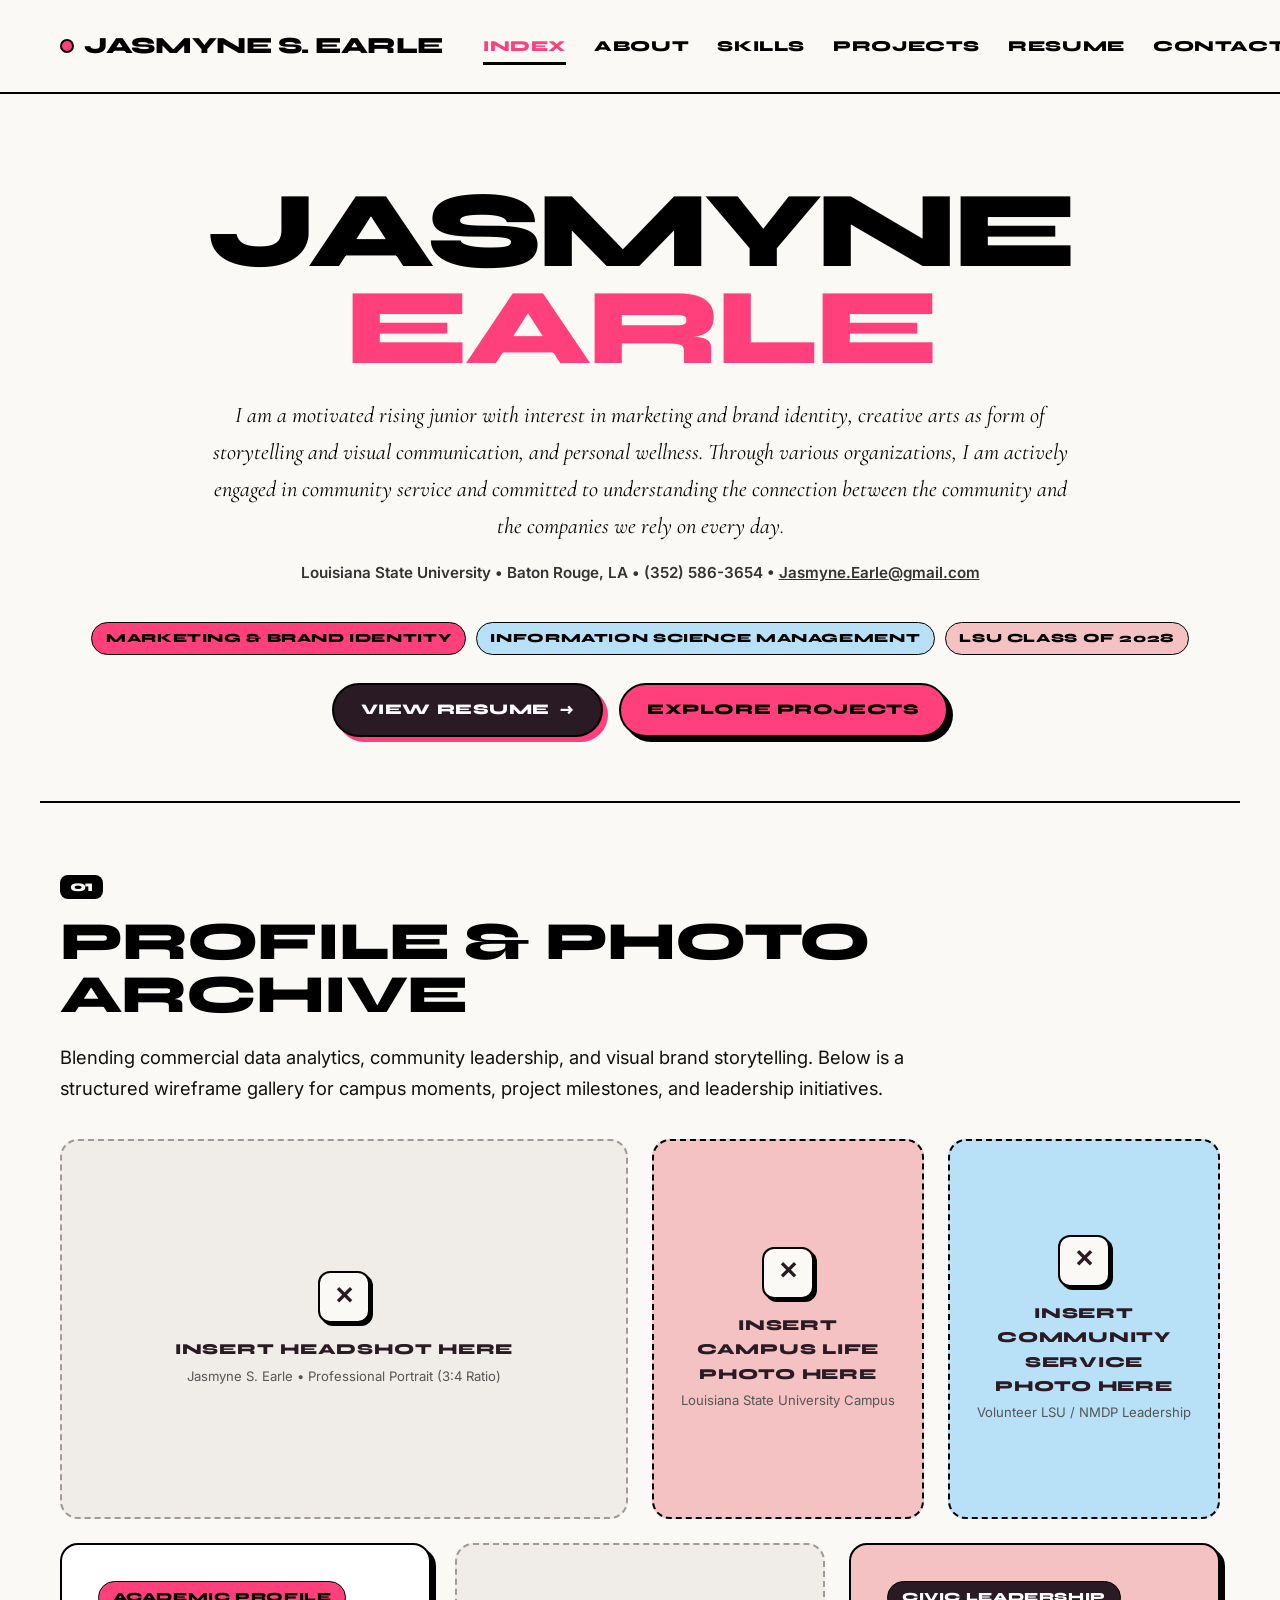
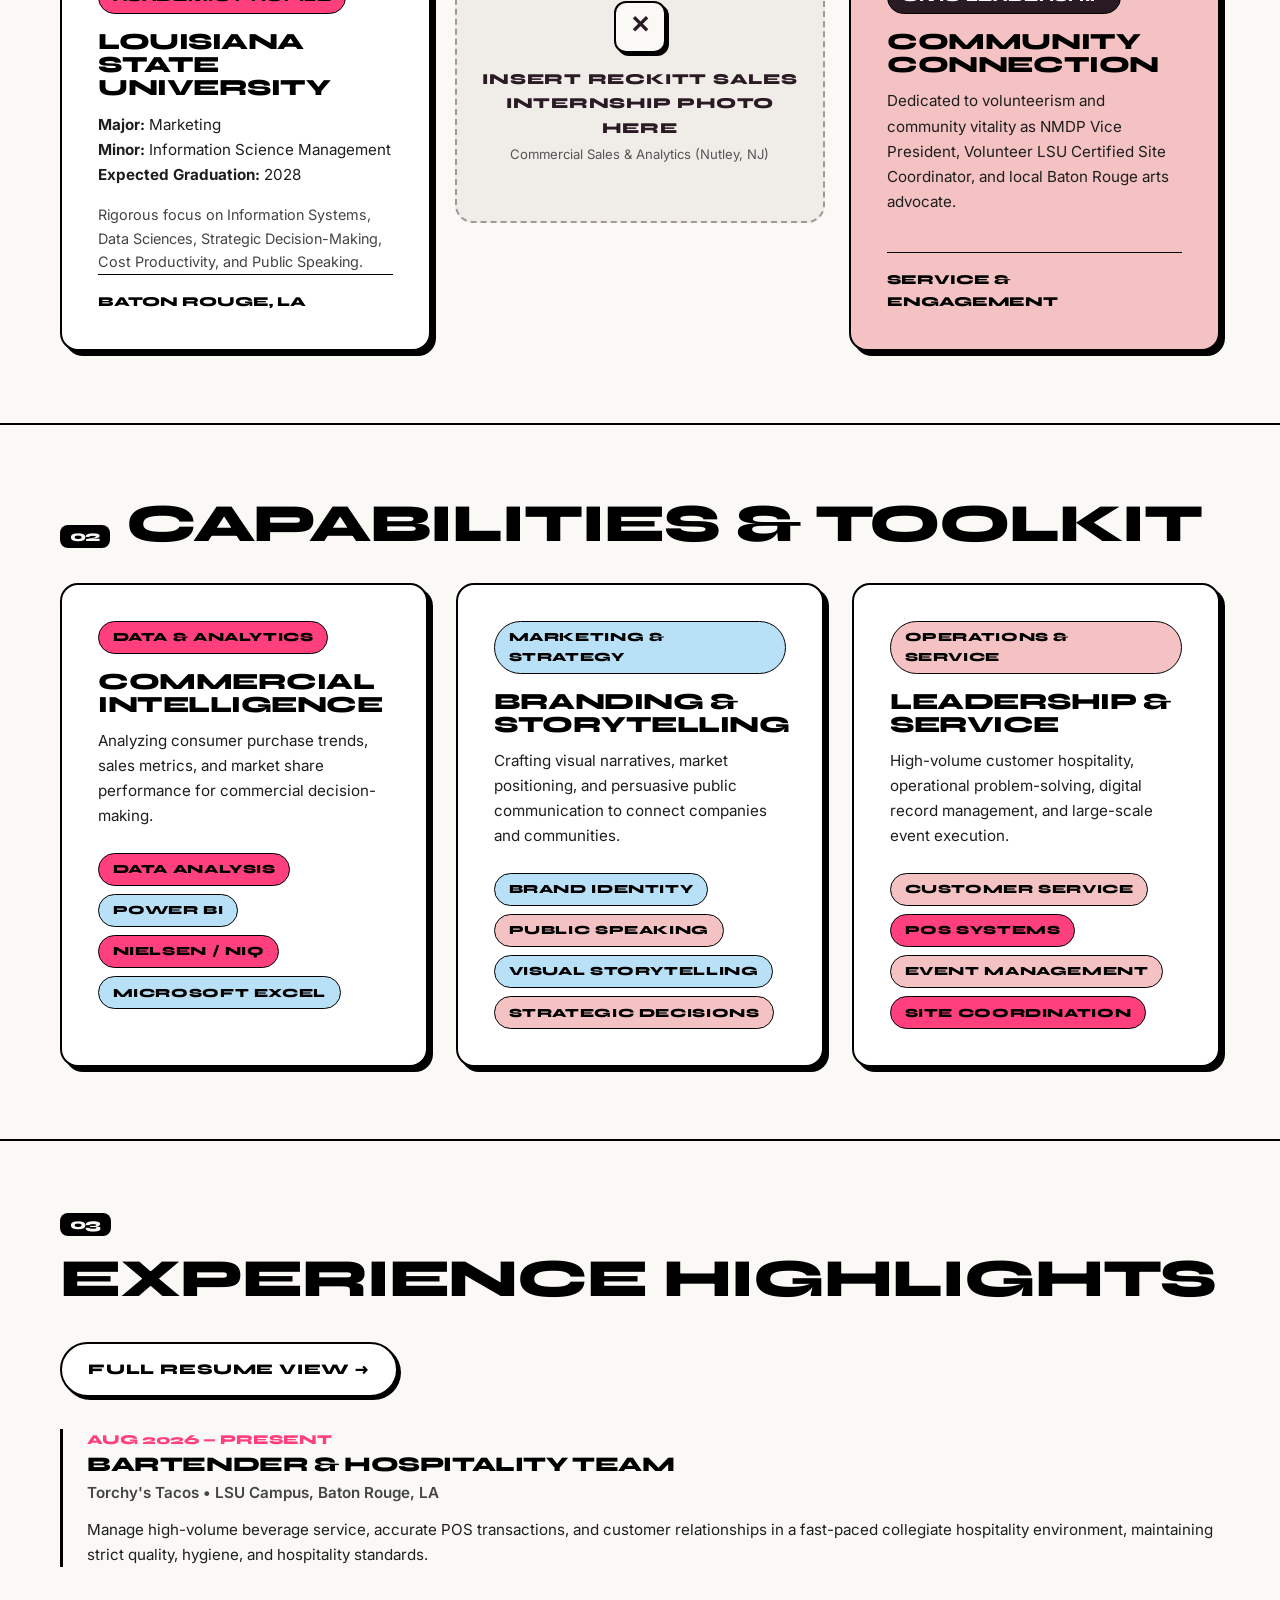
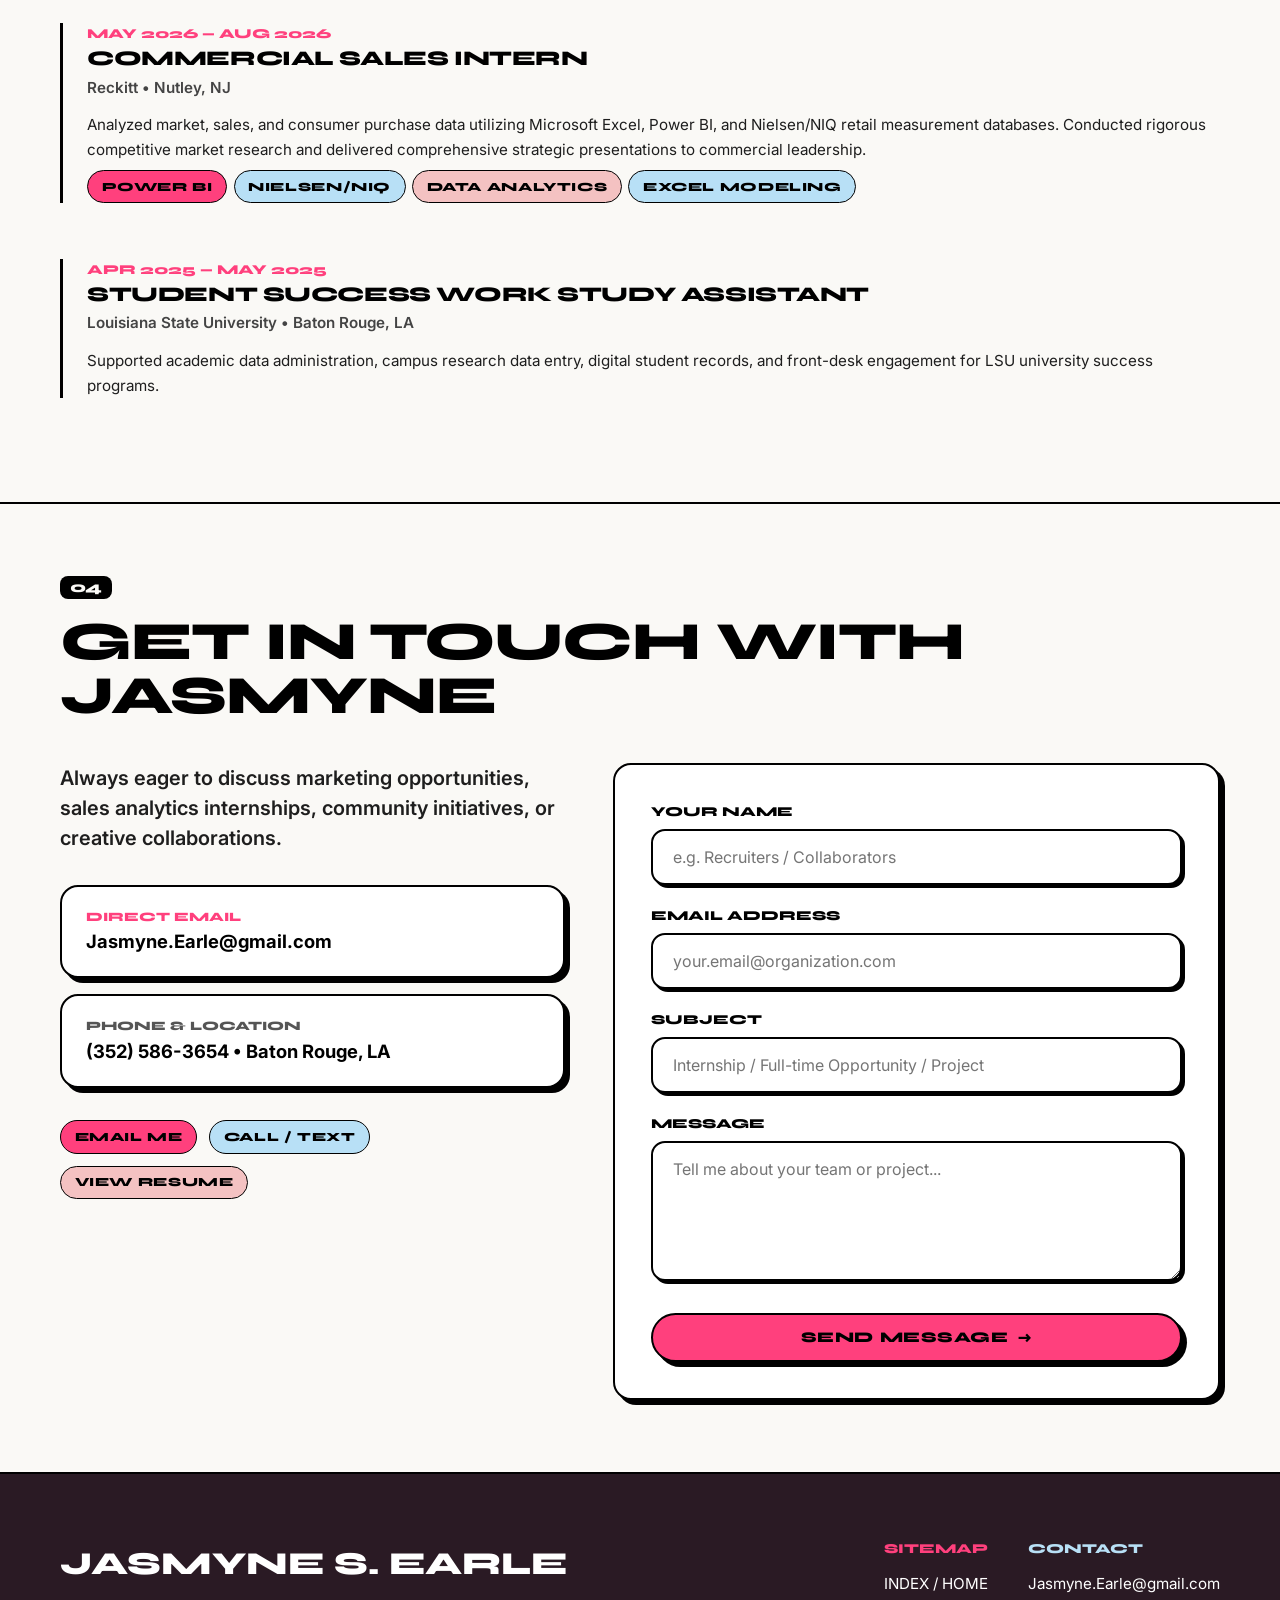
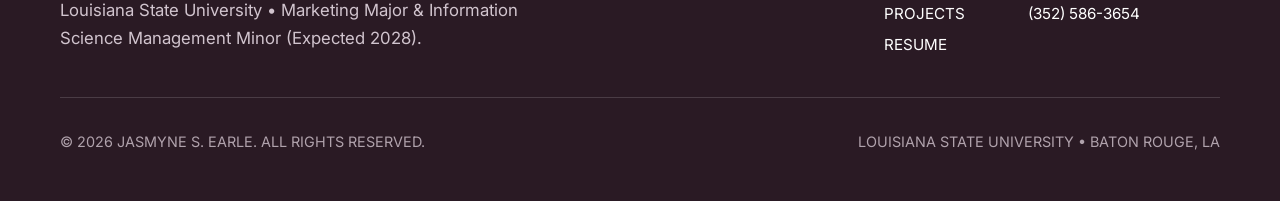
==== index.html @ abe227de "Initial Portfolio Website" ====
<!DOCTYPE html>
<html lang="en">
<head>
  <meta charset="UTF-8">
  <meta name="viewport" content="width=device-width, initial-scale=1.0">
  <meta name="description" content="Jasmyne S. Earle — Marketing & Information Science Management at Louisiana State University. Brand identity, commercial sales analytics, creative storytelling, and community leadership.">
  <meta name="author" content="Jasmyne S. Earle">
  <title>JASMYNE S. EARLE | Marketing & Information Science Management</title>

  <!-- Google Fonts: Syne (800) & Inter -->
  <link rel="preconnect" href="https://fonts.googleapis.com">
  <link rel="preconnect" href="https://fonts.gstatic.com" crossorigin>
  <link href="https://fonts.googleapis.com/css2?family=Inter:wght@400;500;600;700&family=Syne:wght@700;800&display=swap" rel="stylesheet">

  <!-- Shared Editorial Stylesheet -->
  <link rel="stylesheet" href="styles.css">
</head>
<body>

  <!-- =========================================================================
       1. GLOBAL EDITORIAL NAVIGATION (INDEX | ABOUT | SKILLS | PROJECTS | RESUME | CONTACT)
       ========================================================================= -->
  <header class="editorial-header" id="top">
    <div class="editorial-container">
      <nav class="editorial-nav" aria-label="Main Navigation">
        <!-- Editorial Brand -->
        <a href="index.html" class="editorial-brand" aria-label="Jasmyne S. Earle Home">
          <span class="brand-dot" aria-hidden="true"></span>
          <span>JASMYNE S. EARLE</span>
        </a>

        <!-- Navigation Links -->
        <ul class="nav-links-editorial">
          <li><a href="index.html" class="nav-link-item active" id="nav-home">INDEX</a></li>
          <li><a href="#about" class="nav-link-item" id="nav-about">ABOUT</a></li>
          <li><a href="#skills" class="nav-link-item" id="nav-skills">SKILLS</a></li>
          <li><a href="project.html" class="nav-link-item" id="nav-projects">PROJECTS</a></li>
          <li><a href="resume.html" class="nav-link-item" id="nav-resume">RESUME</a></li>
          <li><a href="#contact" class="nav-link-item" id="nav-contact">CONTACT</a></li>
        </ul>

        <!-- Right-Aligned Action Button -->
        <div class="editorial-nav-action">
          <a href="#contact" class="btn-editorial btn-pink" id="nav-cta-btn">LET'S TALK</a>
        </div>
      </nav>
    </div>
  </header>

  <!-- =========================================================================
       MAIN CONTENT CONTAINER
       ========================================================================= -->
  <main id="main-content">

    <!-- =======================================================================
         2. HERO SECTION & TYPOGRAPHY FIX (CENTER-ALIGNED)
         Line 1: "JASMYNE" strictly black (#000000), nowrap, centered
         Line 2: "EARLE" strictly bright pop pink (#FF407D), nowrap, centered
         Fluid typography scaling: clamp(3rem, 10vw, 11rem)
         ======================================================================= -->
    <section class="editorial-section hero hero-section-centered" id="hero" style="padding-top: 4rem; padding-bottom: 4rem; text-align: center;">
      <div class="editorial-container hero-container-centered" style="width: 100%; display: flex; flex-direction: column; align-items: center; justify-content: center; text-align: center;">
        
        <!-- Strict 2-Line Centered Non-Wrapping Title -->
        <h1 class="hero-giant-title" id="main-hero-title" style="text-align: center;">
          <span class="hero-title-line-1" style="text-align: center;">JASMYNE</span>
          <span class="hero-title-line-2" style="text-align: center;">EARLE</span>
        </h1>

        <!-- Center-Aligned Official Bio & Clean Plain Text Contact Row -->
        <div class="hero-bio-centered">
          <p class="hero-bio-text">
            I am a motivated rising junior with interest in marketing and brand identity, creative arts as form of storytelling and visual communication, and personal wellness. Through various organizations, I am actively engaged in community service and committed to understanding the connection between the community and the companies we rely on every day.
          </p>
          <div class="hero-contact-row">
            <span>Louisiana State University • Baton Rouge, LA • (352) 586-3654 • <a href="mailto:Jasmyne.Earle@gmail.com" style="text-decoration: underline;">Jasmyne.Earle@gmail.com</a></span>
          </div>
        </div>

        <!-- Center-Aligned Pill Badge Container -->
        <div class="hero-pills-centered badge-pill-row" style="display: flex; flex-wrap: wrap; justify-content: center; gap: 10px; width: 100%; margin: 0 auto 1.75rem;">
          <span class="tag-pill pill-pink">MARKETING & BRAND IDENTITY</span>
          <span class="tag-pill pill-ice">INFORMATION SCIENCE MANAGEMENT</span>
          <span class="tag-pill pill-dusty">LSU CLASS OF 2028</span>
        </div>

        <!-- Center-Aligned Call-To-Action Button Group Horizontally Below the Pills -->
        <div class="hero-cta-centered" style="display: flex; justify-content: center; align-items: center; gap: 1rem;">
          <a href="resume.html" class="btn-editorial btn-plum" id="hero-cta-resume">
            <span>VIEW RESUME</span>
            <span aria-hidden="true">→</span>
          </a>
          <a href="project.html" class="btn-editorial btn-pink" id="hero-cta-work">
            <span>EXPLORE PROJECTS</span>
          </a>
        </div>

      </div>
    </section>

    <!-- =======================================================================
         3. ABOUT ME & MULTI-COLUMN PHOTO ARCHIVE (CSS Wireframe Placeholders)
         ======================================================================= -->
    <section class="editorial-section" id="about" aria-labelledby="about-title">
      <div class="editorial-container">
        
        <h2 class="section-heading-editorial" id="about-title">
          <span class="section-number">01</span>
          <span>PROFILE & PHOTO ARCHIVE</span>
        </h2>
        
        <p style="font-size: 1.15rem; max-width: 860px; margin-bottom: 2.25rem; color: #111111;">
          Blending commercial data analytics, community leadership, and visual brand storytelling. Below is a structured wireframe gallery for campus moments, project milestones, and leadership initiatives.
        </p>

        <!-- Multi-Column Editorial Photo Grid with Wireframe Placeholders -->
        <div class="photo-grid-editorial">
          
          <!-- Large Feature Block (6 col) -->
          <div class="grid-item-large">
            <div class="wireframe-placeholder" style="min-height: 380px;">
              <div class="wireframe-icon-box">✕</div>
              <div class="wireframe-label">Insert Headshot Here</div>
              <div class="wireframe-sublabel">Jasmyne S. Earle • Professional Portrait (3:4 Ratio)</div>
            </div>
          </div>

          <!-- Medium Feature Block 1 (3 col) -->
          <div class="grid-item-medium">
            <div class="wireframe-placeholder" style="min-height: 380px; background-color: var(--accent-dusty); border-color: #000000;">
              <div class="wireframe-icon-box">✕</div>
              <div class="wireframe-label">Insert Campus Life Photo Here</div>
              <div class="wireframe-sublabel">Louisiana State University Campus</div>
            </div>
          </div>

          <!-- Medium Feature Block 2 (3 col) -->
          <div class="grid-item-medium">
            <div class="wireframe-placeholder" style="min-height: 380px; background-color: var(--accent-ice); border-color: #000000;">
              <div class="wireframe-icon-box">✕</div>
              <div class="wireframe-label">Insert Community Service Photo Here</div>
              <div class="wireframe-sublabel">Volunteer LSU / NMDP Leadership</div>
            </div>
          </div>

          <!-- Secondary Row (4 col each) -->
          <div class="grid-item-tall">
            <div class="card-white-editorial" style="height: 100%; display: flex; flex-direction: column; justify-content: space-between;">
              <div>
                <span class="tag-pill pill-pink" style="margin-bottom: 1rem;">ACADEMIC PROFILE</span>
                <h3 style="font-size: 1.45rem; margin-bottom: 0.75rem;">LOUISIANA STATE UNIVERSITY</h3>
                <p style="font-size: 0.95rem; margin-bottom: 1rem;">
                  <strong>Major:</strong> Marketing<br>
                  <strong>Minor:</strong> Information Science Management<br>
                  <strong>Expected Graduation:</strong> 2028
                </p>
                <p style="font-size: 0.9rem; color: #444444;">
                  Rigorous focus on Information Systems, Data Sciences, Strategic Decision-Making, Cost Productivity, and Public Speaking.
                </p>
              </div>
              <div style="font-family: var(--font-display); font-weight: 800; font-size: 0.85rem; padding-top: 1rem; border-top: 1px solid #000000;">
                BATON ROUGE, LA
              </div>
            </div>
          </div>

          <div class="grid-item-tall">
            <div class="wireframe-placeholder" style="min-height: 280px;">
              <div class="wireframe-icon-box">✕</div>
              <div class="wireframe-label">Insert Reckitt Sales Internship Photo Here</div>
              <div class="wireframe-sublabel">Commercial Sales & Analytics (Nutley, NJ)</div>
            </div>
          </div>

          <div class="grid-item-tall">
            <div class="card-dusty-pink" style="height: 100%; display: flex; flex-direction: column; justify-content: space-between;">
              <div>
                <span class="tag-pill pill-plum" style="margin-bottom: 1rem;">CIVIC LEADERSHIP</span>
                <h3 style="font-size: 1.45rem; margin-bottom: 0.75rem;">COMMUNITY CONNECTION</h3>
                <p style="font-size: 0.95rem;">
                  Dedicated to volunteerism and community vitality as NMDP Vice President, Volunteer LSU Certified Site Coordinator, and local Baton Rouge arts advocate.
                </p>
              </div>
              <div style="font-family: var(--font-display); font-weight: 800; font-size: 0.85rem; padding-top: 1rem; border-top: 1px solid #000000;">
                SERVICE & ENGAGEMENT
              </div>
            </div>
          </div>

        </div>

      </div>
    </section>

    <!-- =======================================================================
         4. CORE SKILLS & CAPABILITIES SECTION (Pill Tags)
         ======================================================================= -->
    <section class="editorial-section" id="skills" aria-labelledby="skills-title">
      <div class="editorial-container">
        
        <h2 class="section-heading-editorial" id="skills-title">
          <span class="section-number">02</span>
          <span>CAPABILITIES & TOOLKIT</span>
        </h2>

        <div style="display: grid; grid-template-columns: repeat(auto-fit, minmax(280px, 1fr)); gap: 1.75rem; margin-top: 2rem;">
          
          <!-- Skill Card 1: Data Analytics & Commercial Insights -->
          <div class="card-white-editorial">
            <span class="tag-pill pill-pink" style="margin-bottom: 1rem;">DATA & ANALYTICS</span>
            <h3 style="font-size: 1.45rem; margin-bottom: 0.75rem;">COMMERCIAL INTELLIGENCE</h3>
            <p style="font-size: 0.95rem; margin-bottom: 1.5rem;">
              Analyzing consumer purchase trends, sales metrics, and market share performance for commercial decision-making.
            </p>
            <div style="display: flex; flex-wrap: wrap; gap: 0.5rem;">
              <span class="tag-pill pill-pink">Data Analysis</span>
              <span class="tag-pill pill-ice">Power BI</span>
              <span class="tag-pill pill-pink">Nielsen / NIQ</span>
              <span class="tag-pill pill-ice">Microsoft Excel</span>
            </div>
          </div>

          <!-- Skill Card 2: Marketing & Strategic Communication -->
          <div class="card-white-editorial">
            <span class="tag-pill pill-ice" style="margin-bottom: 1rem;">MARKETING & STRATEGY</span>
            <h3 style="font-size: 1.45rem; margin-bottom: 0.75rem;">BRANDING & STORYTELLING</h3>
            <p style="font-size: 0.95rem; margin-bottom: 1.5rem;">
              Crafting visual narratives, market positioning, and persuasive public communication to connect companies and communities.
            </p>
            <div style="display: flex; flex-wrap: wrap; gap: 0.5rem;">
              <span class="tag-pill pill-ice">Brand Identity</span>
              <span class="tag-pill pill-dusty">Public Speaking</span>
              <span class="tag-pill pill-ice">Visual Storytelling</span>
              <span class="tag-pill pill-dusty">Strategic Decisions</span>
            </div>
          </div>

          <!-- Skill Card 3: Operations & Community Leadership -->
          <div class="card-white-editorial">
            <span class="tag-pill pill-dusty" style="margin-bottom: 1rem;">OPERATIONS & SERVICE</span>
            <h3 style="font-size: 1.45rem; margin-bottom: 0.75rem;">LEADERSHIP & SERVICE</h3>
            <p style="font-size: 0.95rem; margin-bottom: 1.5rem;">
              High-volume customer hospitality, operational problem-solving, digital record management, and large-scale event execution.
            </p>
            <div style="display: flex; flex-wrap: wrap; gap: 0.5rem;">
              <span class="tag-pill pill-dusty">Customer Service</span>
              <span class="tag-pill pill-pink">POS Systems</span>
              <span class="tag-pill pill-dusty">Event Management</span>
              <span class="tag-pill pill-pink">Site Coordination</span>
            </div>
          </div>

        </div>

      </div>
    </section>

    <!-- =======================================================================
         5. WORK EXPERIENCE HIGHLIGHTS
         ======================================================================= -->
    <section class="editorial-section" id="experience" aria-labelledby="experience-title">
      <div class="editorial-container">
        
        <div style="display: flex; justify-content: space-between; align-items: baseline; flex-wrap: wrap; gap: 1rem; margin-bottom: 2rem;">
          <h2 class="section-heading-editorial" id="experience-title">
            <span class="section-number">03</span>
            <span>EXPERIENCE HIGHLIGHTS</span>
          </h2>
          <a href="resume.html" class="btn-editorial btn-outline">
            <span>FULL RESUME VIEW →</span>
          </a>
        </div>

        <div style="display: flex; flex-direction: column; gap: 1.5rem;">
          
          <!-- Experience Item 1: Torchy's Tacos (Most Recent) -->
          <div class="resume-entry">
            <div class="resume-entry-date">AUG 2026 — PRESENT</div>
            <h3 class="resume-entry-title">BARTENDER &amp; HOSPITALITY TEAM</h3>
            <div class="resume-entry-org">Torchy's Tacos • LSU Campus, Baton Rouge, LA</div>
            <p style="font-size: 0.95rem;">
              Manage high-volume beverage service, accurate POS transactions, and customer relationships in a fast-paced collegiate hospitality environment, maintaining strict quality, hygiene, and hospitality standards.
            </p>
          </div>

          <!-- Experience Item 2: Reckitt -->
          <div class="resume-entry">
            <div class="resume-entry-date">MAY 2026 — AUG 2026</div>
            <h3 class="resume-entry-title">COMMERCIAL SALES INTERN</h3>
            <div class="resume-entry-org">Reckitt • Nutley, NJ</div>
            <p style="font-size: 0.95rem; margin-bottom: 0.5rem;">
              Analyzed market, sales, and consumer purchase data utilizing Microsoft Excel, Power BI, and Nielsen/NIQ retail measurement databases. Conducted rigorous competitive market research and delivered comprehensive strategic presentations to commercial leadership.
            </p>
            <div style="display: flex; gap: 0.4rem; flex-wrap: wrap; margin-top: 0.5rem;">
              <span class="tag-pill pill-pink">Power BI</span>
              <span class="tag-pill pill-ice">Nielsen/NIQ</span>
              <span class="tag-pill pill-dusty">Data Analytics</span>
              <span class="tag-pill pill-ice">Excel Modeling</span>
            </div>
          </div>

          <!-- Experience Item 3: LSU Student Success -->
          <div class="resume-entry">
            <div class="resume-entry-date">APR 2025 — MAY 2025</div>
            <h3 class="resume-entry-title">STUDENT SUCCESS WORK STUDY ASSISTANT</h3>
            <div class="resume-entry-org">Louisiana State University • Baton Rouge, LA</div>
            <p style="font-size: 0.95rem;">
              Supported academic data administration, campus research data entry, digital student records, and front-desk engagement for LSU university success programs.
            </p>
          </div>

        </div>

      </div>
    </section>

    <!-- =======================================================================
         6. CONTACT SECTION
         ======================================================================= -->
    <section class="editorial-section" id="contact" style="border-bottom: none;" aria-labelledby="contact-title">
      <div class="editorial-container">
        
        <h2 class="section-heading-editorial" id="contact-title">
          <span class="section-number">04</span>
          <span>GET IN TOUCH WITH JASMYNE</span>
        </h2>

        <div class="contact-editorial-grid">
          
          <div>
            <p style="font-size: 1.25rem; font-weight: 600; line-height: 1.5; margin-bottom: 2rem;">
              Always eager to discuss marketing opportunities, sales analytics internships, community initiatives, or creative collaborations.
            </p>

            <div style="display: flex; flex-direction: column; gap: 1rem; margin-bottom: 2rem;">
              <div class="card-white-editorial" style="padding: 1.25rem 1.5rem;">
                <div style="font-family: var(--font-display); font-weight: 800; font-size: 0.8rem; color: var(--accent-pink);">DIRECT EMAIL</div>
                <a href="mailto:Jasmyne.Earle@gmail.com" style="font-size: 1.15rem; font-weight: 700;">Jasmyne.Earle@gmail.com</a>
              </div>

              <div class="card-white-editorial" style="padding: 1.25rem 1.5rem;">
                <div style="font-family: var(--font-display); font-weight: 800; font-size: 0.8rem; color: #555555;">PHONE & LOCATION</div>
                <div style="font-size: 1.15rem; font-weight: 700;">(352) 586-3654 • Baton Rouge, LA</div>
              </div>
            </div>

            <div style="display: flex; gap: 0.75rem; flex-wrap: wrap;">
              <a href="mailto:Jasmyne.Earle@gmail.com" class="tag-pill pill-pink">EMAIL ME</a>
              <a href="tel:3525863654" class="tag-pill pill-ice">CALL / TEXT</a>
              <a href="resume.html" class="tag-pill pill-dusty">VIEW RESUME</a>
            </div>
          </div>

          <!-- Contact Form -->
          <div class="card-white-editorial">
            <form action="#" method="POST" onsubmit="event.preventDefault(); alert('Thank you, Jasmyne will receive your inquiry shortly.');">
              <div style="margin-bottom: 1.25rem;">
                <label for="name" style="display: block; font-family: var(--font-display); font-weight: 800; font-size: 0.85rem; margin-bottom: 0.4rem;">YOUR NAME</label>
                <input type="text" id="name" name="name" class="editorial-input" placeholder="e.g. Recruiters / Collaborators" required>
              </div>

              <div style="margin-bottom: 1.25rem;">
                <label for="email" style="display: block; font-family: var(--font-display); font-weight: 800; font-size: 0.85rem; margin-bottom: 0.4rem;">EMAIL ADDRESS</label>
                <input type="email" id="email" name="email" class="editorial-input" placeholder="your.email@organization.com" required>
              </div>

              <div style="margin-bottom: 1.25rem;">
                <label for="subject" style="display: block; font-family: var(--font-display); font-weight: 800; font-size: 0.85rem; margin-bottom: 0.4rem;">SUBJECT</label>
                <input type="text" id="subject" name="subject" class="editorial-input" placeholder="Internship / Full-time Opportunity / Project" required>
              </div>

              <div style="margin-bottom: 1.5rem;">
                <label for="message" style="display: block; font-family: var(--font-display); font-weight: 800; font-size: 0.85rem; margin-bottom: 0.4rem;">MESSAGE</label>
                <textarea id="message" name="message" class="editorial-textarea" placeholder="Tell me about your team or project..." required></textarea>
              </div>

              <button type="submit" class="btn-editorial btn-pink" style="width: 100%;">
                <span>SEND MESSAGE</span>
                <span aria-hidden="true">→</span>
              </button>
            </form>
          </div>

        </div>

      </div>
    </section>

  </main>

  <!-- =========================================================================
       7. EDITORIAL FOOTER
       ========================================================================= -->
  <footer class="editorial-footer">
    <div class="editorial-container">
      
      <div class="footer-top-row">
        <div>
          <div style="font-family: var(--font-display); font-weight: 800; font-size: 2rem; color: #FFFFFF; margin-bottom: 0.5rem;">
            JASMYNE S. EARLE
          </div>
          <p style="color: #D1C4CE; max-width: 480px;">
            Louisiana State University • Marketing Major & Information Science Management Minor (Expected 2028).
          </p>
        </div>

        <div style="display: flex; gap: 2.5rem; flex-wrap: wrap;">
          <div>
            <div style="font-family: var(--font-display); font-weight: 800; font-size: 0.85rem; color: var(--accent-pink); margin-bottom: 0.75rem;">SITEMAP</div>
            <ul style="display: flex; flex-direction: column; gap: 0.4rem; font-size: 0.95rem;">
              <li><a href="index.html" style="color: #FFFFFF;">INDEX / HOME</a></li>
              <li><a href="project.html" style="color: #FFFFFF;">PROJECTS</a></li>
              <li><a href="resume.html" style="color: #FFFFFF;">RESUME</a></li>
            </ul>
          </div>
          <div>
            <div style="font-family: var(--font-display); font-weight: 800; font-size: 0.85rem; color: var(--accent-ice); margin-bottom: 0.75rem;">CONTACT</div>
            <ul style="display: flex; flex-direction: column; gap: 0.4rem; font-size: 0.95rem;">
              <li><a href="mailto:Jasmyne.Earle@gmail.com" style="color: #FFFFFF;">Jasmyne.Earle@gmail.com</a></li>
              <li><a href="tel:3525863654" style="color: #FFFFFF;">(352) 586-3654</a></li>
            </ul>
          </div>
        </div>
      </div>

      <div class="footer-bottom-row">
        <div>© 2026 JASMYNE S. EARLE. ALL RIGHTS RESERVED.</div>
        <div>LOUISIANA STATE UNIVERSITY • BATON ROUGE, LA</div>
      </div>

    </div>
  </footer>

</body>
</html>
---- styles.css ----
/* ==========================================================================
   SHARED STYLESHEET - ULTRA-BOLD EDITORIAL AESTHETIC
   Client: Jasmyne S. Earle | Marketing & Information Science Management
   Typography: 'Syne' (800 Extra Bold) & 'Inter' (Sans-Serif)
   ========================================================================== */

/* --- 1. GOOGLE FONTS IMPORT --- */
@import url('https://fonts.googleapis.com/css2?family=Inter:wght@400;500;600;700&family=Syne:wght@700;800&display=swap');
@import url('https://fonts.googleapis.com/css2?family=Cormorant+Garamond:ital,wght@1,400;1,600&display=swap');

/* --- 2. CSS CUSTOM PROPERTIES & EXACT PALETTE SPECIFICATION --- */
:root {
  /* Exact User Specification Palette */
  --bg-page: #FAF9F6;              /* Base Background: Warm Cream / Off-White */
  --text-main: #000000;            /* Primary Text: Deep Black */
  --card-dark: #2A1A24;            /* Accent Panels: Dark Plum / Espresso */
  --text-on-dark: #FFFFFF;         /* Crisp White Text for Dark Cards */
  --accent-pink: #FF407D;          /* Pop Accent 1: Bright Pink */
  --accent-dusty: #F4C2C2;         /* Pop Accent 2: Soft Pink / Dusty Rose */
  --accent-ice: #B8E0F6;           /* Pop Accent 3: Ice Blue */

  /* Neutral Surface Tones */
  --surface-card: #FFFFFF;
  --surface-wireframe: #F0EDE8;
  --border-dark: #000000;
  --border-light: rgba(0, 0, 0, 0.12);

  /* Typography */
  --font-display: 'Syne', sans-serif;
  --font-body: 'Inter', -apple-system, BlinkMacSystemFont, 'Segoe UI', Roboto, sans-serif;
  --font-serif: 'Cormorant Garamond', Georgia, serif;

  /* Layout & Geometry */
  --container-width: 1240px;
  --radius-sm: 8px;
  --radius-md: 14px;
  --radius-lg: 18px;               /* Exact 18px for wireframes & cards */
  --radius-pill: 999px;

  /* Editorial Shadows & Borders */
  --border-editorial: 2px solid #000000;
  --shadow-editorial: 5px 5px 0px #000000;
  --shadow-editorial-sm: 3px 3px 0px #000000;
  --shadow-editorial-pink: 5px 5px 0px #FF407D;
  --transition-fast: 0.18s ease;
}

/* --- 3. RESET & BASE ELEMENTS --- */
*, *::before, *::after {
  box-sizing: border-box;
  margin: 0;
  padding: 0;
}

html, body {
  overflow-x: hidden;
  max-width: 100vw;
  margin: 0;
  padding: 0;
  box-sizing: border-box;
}

html {
  scroll-behavior: smooth;
  font-size: 16px;
  background-color: var(--bg-page);
  color: var(--text-main);
}

body {
  min-height: 100vh;
  font-family: var(--font-body);
  background-color: var(--bg-page);
  color: var(--text-main);
  line-height: 1.6;
  -webkit-font-smoothing: antialiased;
  -moz-osx-font-smoothing: grayscale;
  display: flex;
  flex-direction: column;
}

img, svg {
  max-width: 100%;
  display: block;
}

a {
  color: inherit;
  text-decoration: none;
  transition: all var(--transition-fast);
}

ul, ol {
  list-style: none;
}

button, input, textarea {
  font-family: inherit;
  color: inherit;
}

/* --- 4. HERO TYPOGRAPHY & CENTERING SPECIFICATIONS --- */
.hero-section-centered,
.hero {
  text-align: center;
  width: 100%;
}

.hero-container-centered,
.hero .editorial-container {
  width: 100%;
  display: flex;
  flex-direction: column;
  align-items: center;
  justify-content: center;
  text-align: center;
}

/* Strictly Line 1: JASMYNE (solid black #000000)
   Strictly Line 2: EARLE (bright pop pink #FF407D)
   Apply white-space: nowrap and clamp(2.5rem, 8.5vw, 9rem) with true center alignment */
.hero-giant-title {
  font-family: var(--font-display);
  font-weight: 800;
  font-size: clamp(2.5rem, 8.5vw, 9rem);
  line-height: 0.90;
  letter-spacing: -0.04em;
  text-transform: uppercase;
  margin: 1.5rem auto 1.25rem;
  display: flex;
  flex-direction: column;
  align-items: center;
  justify-content: center;
  text-align: center;
  width: 100%;
}

.hero-title-line-1 {
  color: #000000;
  white-space: nowrap;
  display: block;
  text-align: center;
  width: 100%;
}

.hero-title-line-2 {
  color: #FF407D;
  white-space: nowrap;
  display: block;
  text-align: center;
  width: 100%;
}

/* Center-aligned Hero Bio & Metadata */
.hero-bio-centered {
  max-width: 860px;
  margin: 0 auto 1.75rem;
  text-align: center;
}

.hero-bio-text,
.about-bio {
  font-family: var(--font-serif);
  font-style: italic;
  font-size: clamp(1.1rem, 1.8vw, 1.4rem);
  font-weight: 400;
  line-height: 1.65;
  color: #000000;
  margin-bottom: 1rem;
  text-align: center;
}

.hero-contact-row {
  display: flex;
  justify-content: center;
  align-items: center;
  gap: 1.5rem;
  flex-wrap: wrap;
  font-size: 0.95rem;
  font-weight: 600;
  color: #333333;
  margin-bottom: 0.5rem;
}

/* Center-aligned pill badge container */
.badge-pill-row,
.hero-pills-centered,
.pill-row-centered,
.tag-pill-row {
  display: flex;
  flex-wrap: wrap;
  justify-content: center;
  align-items: center;
  gap: 10px;
  width: 100%;
  margin: 0 auto 1.75rem;
}

/* Center-aligned CTA button group horizontally below the pills */
.hero-cta-centered {
  display: flex;
  justify-content: center;
  align-items: center;
  gap: 1rem;
  flex-wrap: wrap;
  margin: 0 auto;
}

/* General Editorial Titles */
h1, h2, h3, h4, h5, h6,
.display-title,
.editorial-title {
  font-family: var(--font-display);
  font-weight: 800;
  text-transform: uppercase;
  letter-spacing: -0.02em;
  line-height: 1.0;
  color: var(--text-main);
}

p {
  color: #1e1e1e;
  font-size: 1.05rem;
  line-height: 1.65;
}

/* Section Headings */
.section-heading-editorial {
  font-size: clamp(2rem, 4.2vw, 3.5rem);
  margin-bottom: 1.25rem;
  display: flex;
  align-items: baseline;
  gap: 1rem;
  flex-wrap: wrap;
}

.section-number {
  font-size: 0.95rem;
  font-family: var(--font-display);
  background: var(--text-main);
  color: var(--bg-page);
  padding: 0.25rem 0.65rem;
  border-radius: var(--radius-sm);
  vertical-align: middle;
}

/* --- 5. LAYOUT & CONTAINERS (SPECIFICATION REQUIREMENT) --- */
.hero,
.about-section,
.skills-section,
.resume-section,
.project-section,
.editorial-container,
.section-container {
  width: 100%;
  max-width: 1200px;
  margin-left: auto;
  margin-right: auto;
  padding: 0 20px;
  box-sizing: border-box;
}

.editorial-section {
  padding: 4.5rem 0;
  border-bottom: var(--border-editorial);
  width: 100%;
  overflow-x: hidden;
}

/* --- 6. NAVIGATION HEADER (INDEX | ABOUT | SKILLS | PROJECTS | RESUME | CONTACT) --- */
.editorial-header {
  position: sticky;
  top: 0;
  z-index: 200;
  background-color: var(--bg-page);
  border-bottom: var(--border-editorial);
  padding: 1.15rem 0;
}

.editorial-nav {
  display: flex;
  align-items: center;
  justify-content: space-between;
  gap: 1.5rem;
  width: 100%;
}

.editorial-brand {
  font-family: var(--font-display);
  font-weight: 800;
  font-size: 1.45rem;
  text-transform: uppercase;
  letter-spacing: -0.02em;
  display: flex;
  align-items: center;
  gap: 0.65rem;
  flex: 0 0 auto;
}

.brand-dot {
  width: 14px;
  height: 14px;
  background-color: var(--accent-pink);
  border: 2px solid #000000;
  border-radius: 50%;
  display: inline-block;
}

.nav-links-editorial {
  display: flex;
  align-items: center;
  justify-content: center;
  gap: clamp(1rem, 2.2vw, 2.25rem);
  flex: 1 1 auto;
  margin: 0 1rem;
}

.nav-link-item {
  font-family: var(--font-display);
  font-weight: 800;
  font-size: 0.95rem;
  text-transform: uppercase;
  letter-spacing: 0.04em;
  padding: 0.35rem 0;
  position: relative;
  white-space: nowrap;
}

.nav-link-item:hover,
.nav-link-item.active {
  color: var(--accent-pink);
}

.nav-link-item.active::after {
  content: '';
  position: absolute;
  bottom: -4px;
  left: 0;
  width: 100%;
  height: 3px;
  background: #000000;
}

.editorial-nav-action {
  flex: 0 0 auto;
  display: flex;
  justify-content: flex-end;
}

/* --- 7. BUTTONS & ACCENT PILLS --- */
.btn-editorial {
  display: inline-flex;
  align-items: center;
  justify-content: center;
  gap: 0.6rem;
  padding: 0.85rem 1.65rem;
  font-family: var(--font-display);
  font-weight: 800;
  font-size: 0.92rem;
  text-transform: uppercase;
  letter-spacing: 0.04em;
  border: var(--border-editorial);
  border-radius: var(--radius-pill);
  cursor: pointer;
  transition: transform var(--transition-fast), box-shadow var(--transition-fast);
}

/* Bright Pink Primary CTA */
.btn-pink {
  background-color: var(--accent-pink);
  color: #000000;
  box-shadow: var(--shadow-editorial);
}

.btn-pink:hover {
  transform: translate(-2px, -2px);
  box-shadow: 7px 7px 0px #000000;
}

/* Dark Plum Button */
.btn-plum {
  background-color: var(--card-dark);
  color: #FFFFFF;
  box-shadow: var(--shadow-editorial-pink);
}

.btn-plum:hover {
  transform: translate(-2px, -2px);
  box-shadow: 7px 7px 0px #FF407D;
}

/* Cream / Outline Button */
.btn-outline {
  background-color: #FFFFFF;
  color: #000000;
  box-shadow: var(--shadow-editorial-sm);
}

.btn-outline:hover {
  background-color: var(--accent-dusty);
  transform: translate(-2px, -2px);
  box-shadow: 5px 5px 0px #000000;
}

/* Pill Tags */
.tag-pill {
  display: inline-flex;
  align-items: center;
  gap: 0.4rem;
  padding: 0.35rem 0.85rem;
  border-radius: var(--radius-pill);
  font-family: var(--font-display);
  font-weight: 800;
  font-size: 0.78rem;
  text-transform: uppercase;
  letter-spacing: 0.05em;
  border: 1.5px solid #000000;
}

/* Pill Color Variants */
.pill-pink {
  background-color: var(--accent-pink);
  color: #000000;
}

.pill-dusty {
  background-color: var(--accent-dusty);
  color: #000000;
}

.pill-ice {
  background-color: var(--accent-ice);
  color: #000000;
}

.pill-plum {
  background-color: var(--card-dark);
  color: #FFFFFF;
}

/* --- 8. WIREFRAME PLACEHOLDER BLOCKS (SPEC REQ) --- */
/* Rounded corners: 18px, soft pastel/gray background, dashed border, icon/X box, centered labels */
.wireframe-placeholder {
  border-radius: var(--radius-lg); /* 18px */
  background-color: var(--surface-wireframe);
  border: 2px dashed rgba(42, 26, 36, 0.4);
  display: flex;
  flex-direction: column;
  align-items: center;
  justify-content: center;
  padding: 2.25rem 1.5rem;
  text-align: center;
  min-height: 220px;
  position: relative;
  transition: all var(--transition-fast);
  width: 100%;
}

.wireframe-placeholder:hover {
  background-color: #E8E3DC;
  border-color: #000000;
}

.wireframe-icon-box {
  width: 52px;
  height: 52px;
  border-radius: 12px;
  border: 2px solid #000000;
  background: var(--bg-page);
  display: flex;
  align-items: center;
  justify-content: center;
  font-family: var(--font-display);
  font-weight: 800;
  font-size: 1.5rem;
  color: var(--card-dark);
  box-shadow: 3px 3px 0px #000000;
  margin-bottom: 0.9rem;
}

.wireframe-label {
  font-family: var(--font-display);
  font-weight: 800;
  font-size: 0.95rem;
  text-transform: uppercase;
  letter-spacing: 0.05em;
  color: var(--card-dark);
  margin-bottom: 0.25rem;
}

.wireframe-sublabel {
  font-size: 0.82rem;
  color: #555555;
  font-family: var(--font-body);
}

/* --- 9. DARK CONTRAST CARDS (#2A1A24) --- */
.card-plum-dark {
  background-color: var(--card-dark);
  color: var(--text-on-dark);
  border-radius: var(--radius-lg); /* 18px */
  border: var(--border-editorial);
  box-shadow: var(--shadow-editorial-pink);
  padding: 2.75rem;
  position: relative;
  overflow: hidden;
}

.card-plum-dark h2,
.card-plum-dark h3,
.card-plum-dark h4 {
  color: #FFFFFF;
}

.card-plum-dark p {
  color: #E2D7E0;
}

/* Secondary Dusty Pink Cards */
.card-dusty-pink {
  background-color: var(--accent-dusty);
  color: #000000;
  border-radius: var(--radius-lg); /* 18px */
  border: var(--border-editorial);
  box-shadow: var(--shadow-editorial);
  padding: 2.25rem;
}

/* Ice Blue Accent Cards */
.card-ice-blue {
  background-color: var(--accent-ice);
  color: #000000;
  border-radius: var(--radius-lg); /* 18px */
  border: var(--border-editorial);
  box-shadow: var(--shadow-editorial);
  padding: 2.25rem;
}

/* Clean White Editorial Card */
.card-white-editorial {
  background-color: #FFFFFF;
  color: #000000;
  border-radius: var(--radius-lg);
  border: var(--border-editorial);
  box-shadow: var(--shadow-editorial);
  padding: 2.25rem;
}

/* --- 10. MULTI-COLUMN PHOTO GRID (INDEX.HTML) --- */
.photo-grid-editorial {
  display: grid;
  grid-template-columns: repeat(12, 1fr);
  gap: 1.5rem;
  margin-top: 2rem;
}

.photo-grid-editorial .grid-item-large {
  grid-column: span 6;
}

.photo-grid-editorial .grid-item-medium {
  grid-column: span 3;
}

.photo-grid-editorial .grid-item-tall {
  grid-column: span 4;
}

/* --- 11. RESUME SPECIFIC STYLES (RESUME.HTML) --- */
.resume-layout-grid {
  display: grid;
  grid-template-columns: 2fr 1fr;
  gap: 2.5rem;
  margin-top: 2.5rem;
}

.resume-block {
  margin-bottom: 2.75rem;
}

.resume-entry {
  border-left: 3px solid #000000;
  padding-left: 1.5rem;
  margin-bottom: 2rem;
  position: relative;
}

.resume-entry-date {
  font-family: var(--font-display);
  font-weight: 800;
  font-size: 0.85rem;
  text-transform: uppercase;
  color: var(--accent-pink);
  margin-bottom: 0.25rem;
}

.resume-entry-title {
  font-size: 1.3rem;
  margin-bottom: 0.35rem;
}

.resume-entry-org {
  font-weight: 600;
  color: #444444;
  margin-bottom: 0.75rem;
  font-size: 0.95rem;
}

.resume-bullets {
  list-style: square;
  padding-left: 1.25rem;
  color: #222222;
}

.resume-bullets li {
  margin-bottom: 0.4rem;
  font-size: 0.95rem;
}

/* --- 12. PROJECT SHOWCASE SPECIFIC STYLES (PROJECT.HTML) --- */
.project-showcase-grid {
  display: grid;
  grid-template-columns: repeat(auto-fill, minmax(360px, 1fr));
  gap: 2rem;
  margin-top: 2.5rem;
}

.project-detail-card {
  border-radius: var(--radius-lg);
  border: var(--border-editorial);
  background: #FFFFFF;
  box-shadow: var(--shadow-editorial);
  overflow: hidden;
  display: flex;
  flex-direction: column;
  transition: transform var(--transition-fast);
}

.project-detail-card:hover {
  transform: translate(-3px, -3px);
  box-shadow: 8px 8px 0px #000000;
}

.project-card-header {
  padding: 1.5rem 1.75rem 0.5rem;
}

.project-card-body {
  padding: 0 1.75rem 1.75rem;
  display: flex;
  flex-direction: column;
  flex-grow: 1;
}

/* --- 13. CONTACT SECTION & FORMS --- */
.contact-editorial-grid {
  display: grid;
  grid-template-columns: 1fr 1.2fr;
  gap: 3rem;
  margin-top: 2.5rem;
}

.editorial-input,
.editorial-textarea {
  width: 100%;
  padding: 1rem 1.25rem;
  background-color: #FFFFFF;
  border: var(--border-editorial);
  border-radius: var(--radius-md);
  font-family: var(--font-body);
  font-size: 1rem;
  outline: none;
  box-shadow: var(--shadow-editorial-sm);
  transition: all var(--transition-fast);
}

.editorial-input:focus,
.editorial-textarea:focus {
  border-color: var(--accent-pink);
  box-shadow: 5px 5px 0px var(--accent-pink);
}

.editorial-textarea {
  min-height: 140px;
  resize: vertical;
}

/* --- 14. FOOTER --- */
.editorial-footer {
  background-color: var(--card-dark);
  color: var(--text-on-dark);
  border-top: var(--border-editorial);
  padding: 4rem 0 3rem;
  margin-top: auto;
}

.footer-top-row {
  display: flex;
  justify-content: space-between;
  align-items: flex-start;
  flex-wrap: wrap;
  gap: 2rem;
  padding-bottom: 2.5rem;
  border-bottom: 1px solid rgba(255, 255, 255, 0.15);
}

.footer-bottom-row {
  display: flex;
  justify-content: space-between;
  align-items: center;
  flex-wrap: wrap;
  gap: 1rem;
  padding-top: 2rem;
  font-size: 0.9rem;
  color: #B0A2AC;
}

/* --- 15. RESPONSIVE MEDIA QUERIES --- */
@media (max-width: 992px) {
  .resume-layout-grid {
    grid-template-columns: 1fr;
  }

  .contact-editorial-grid {
    grid-template-columns: 1fr;
  }

  .photo-grid-editorial .grid-item-large,
  .photo-grid-editorial .grid-item-tall {
    grid-column: span 6;
  }

  .photo-grid-editorial .grid-item-medium {
    grid-column: span 6;
  }
}

@media (max-width: 768px) {
  .editorial-nav {
    flex-direction: column;
    align-items: center;
    gap: 1rem;
  }

  .nav-links-editorial {
    gap: 1.25rem;
    flex-wrap: wrap;
    justify-content: center;
  }

  .hero-giant-title {
    font-size: clamp(2.5rem, 8.5vw, 9rem);
  }

  .photo-grid-editorial .grid-item-large,
  .photo-grid-editorial .grid-item-medium,
  .photo-grid-editorial .grid-item-tall {
    grid-column: span 12;
  }

  .card-plum-dark {
    padding: 1.75rem;
  }

  .footer-top-row {
    flex-direction: column;
  }
}

/* --- 16. PRINT STYLES FOR RESUME --- */
@media print {
  body {
    background: #FFFFFF !important;
    color: #000000 !important;
  }

  .editorial-header,
  .editorial-footer,
  .btn-editorial {
    display: none !important;
  }

  .editorial-container {
    max-width: 100% !important;
    padding: 0 !important;
  }

  .card-plum-dark,
  .card-dusty-pink,
  .card-ice-blue {
    background: transparent !important;
    color: #000000 !important;
    box-shadow: none !important;
    border: 1px solid #000000 !important;
  }

  .card-plum-dark h2,
  .card-plum-dark h3,
  .card-plum-dark p {
    color: #000000 !important;
  }

  .resume-layout-grid {
    grid-template-columns: 1fr !important;
  }
}
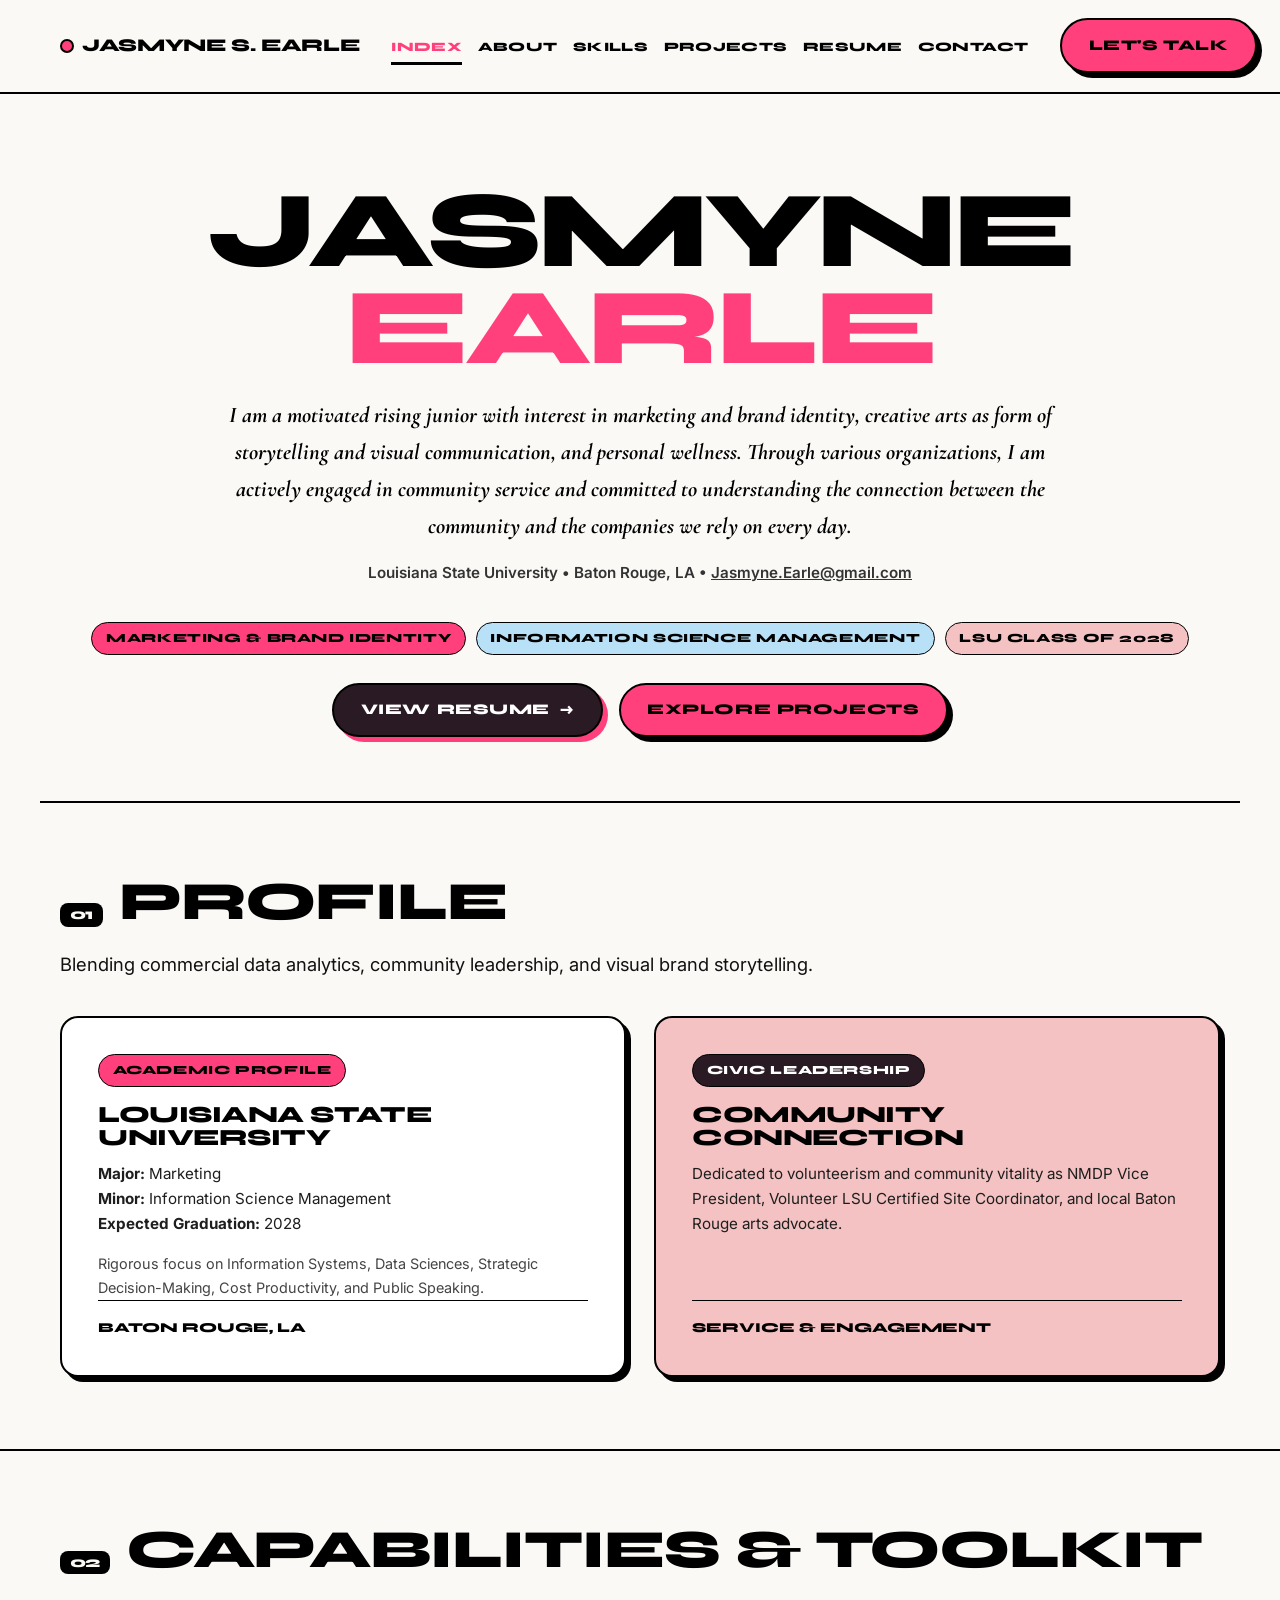
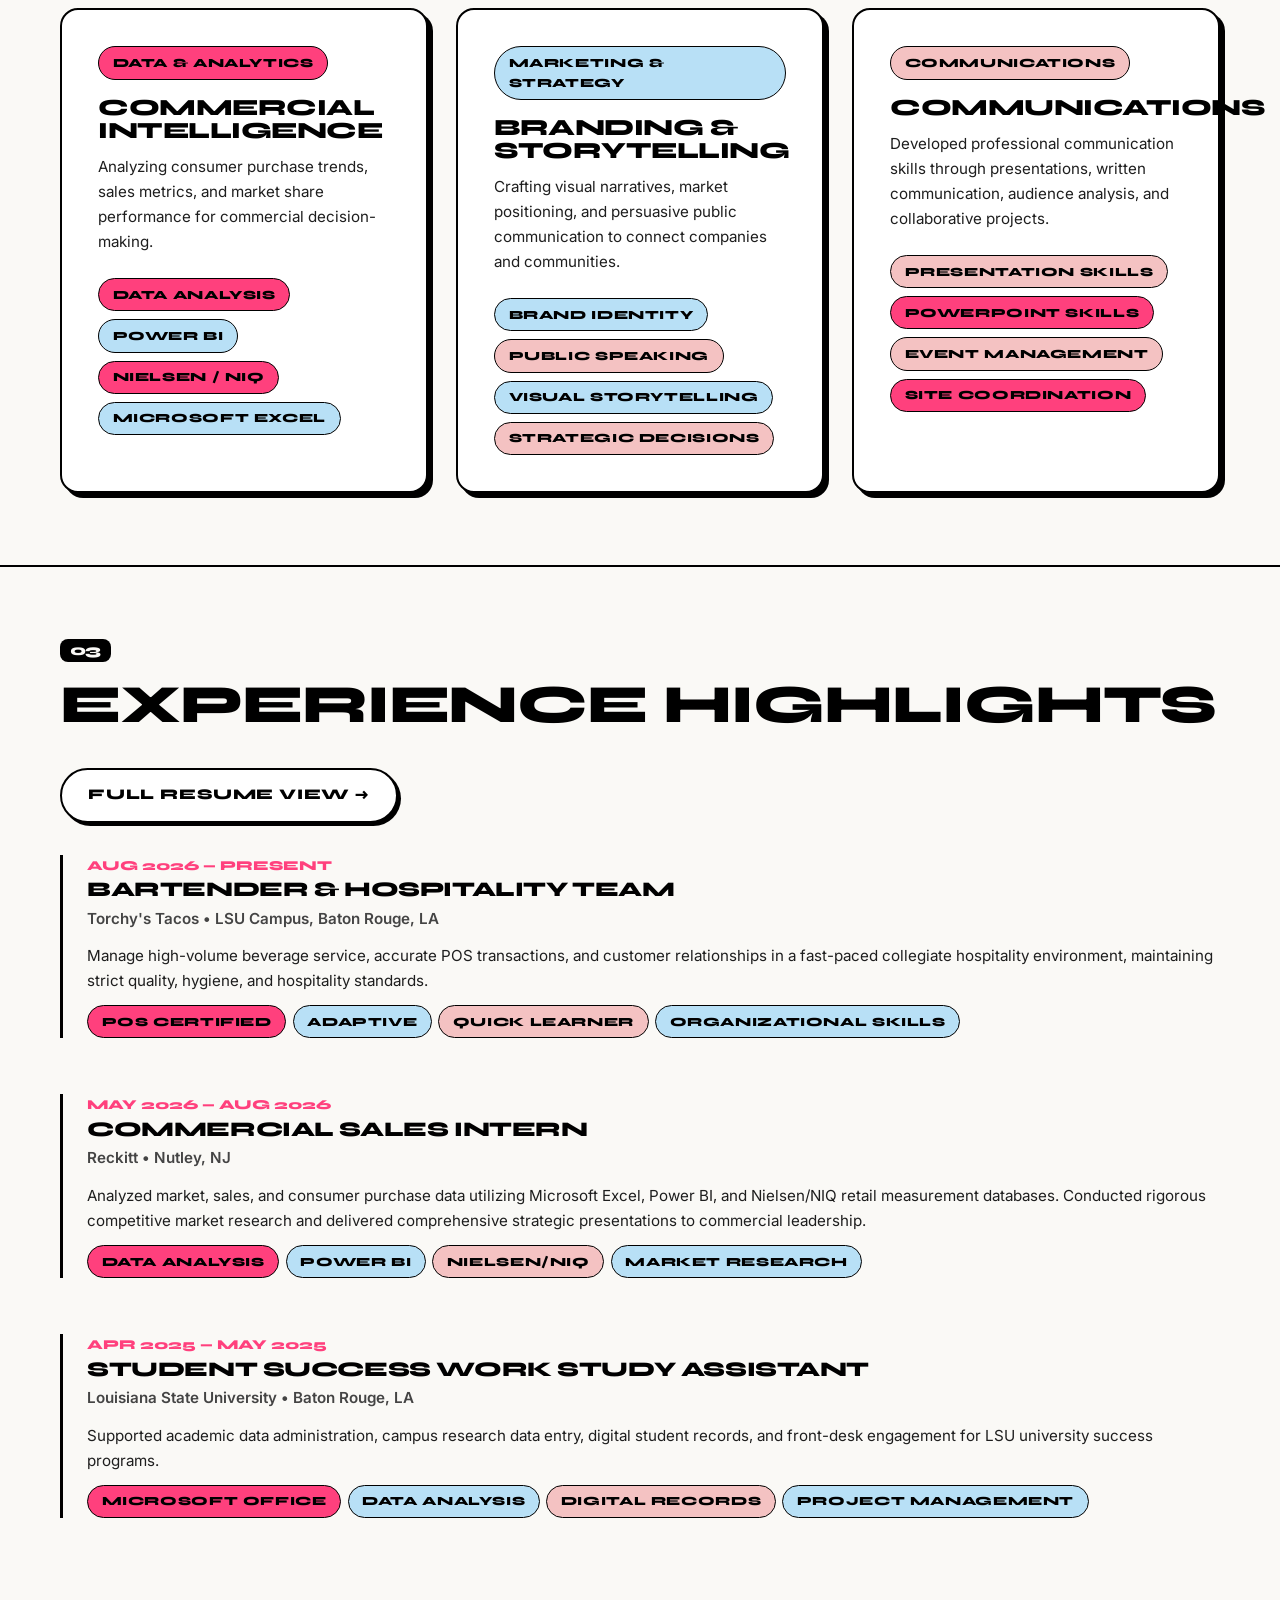
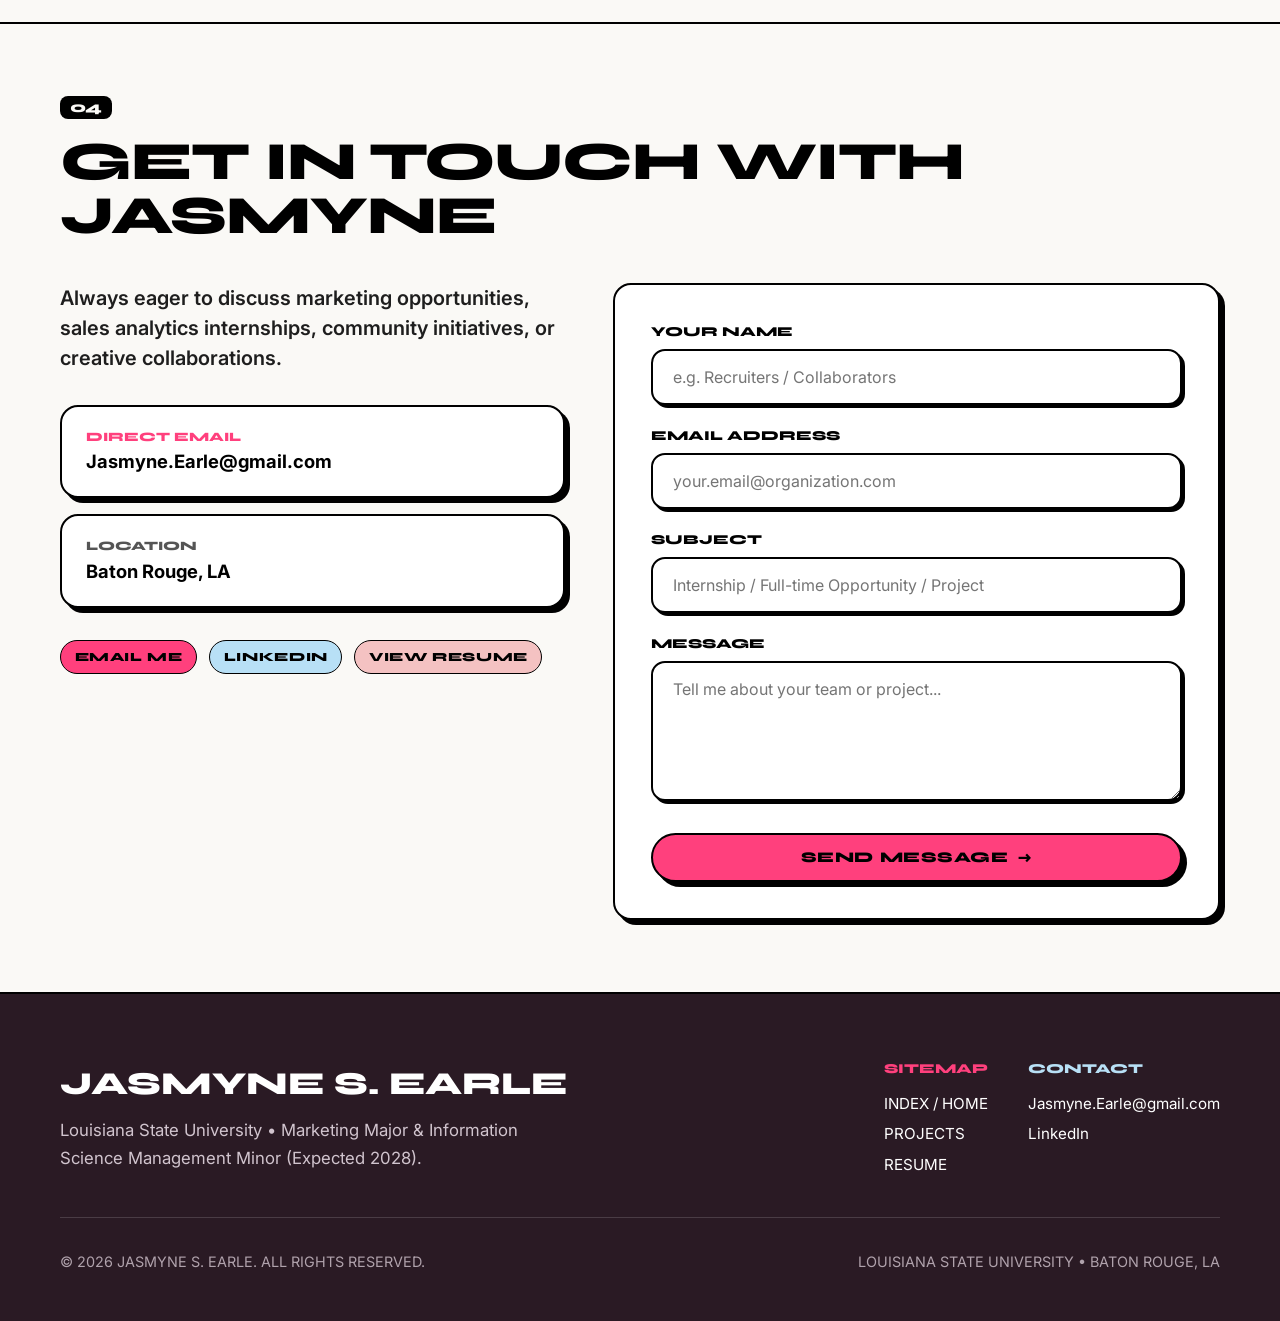
==== commit a5e3eceb: "Update resume coursework" ====
--- a/index.html
+++ b/index.html
@@ -3,9 +3,9 @@
 <head>
   <meta charset="UTF-8">
   <meta name="viewport" content="width=device-width, initial-scale=1.0">
-  <meta name="description" content="Jasmyne S. Earle — Marketing & Information Science Management at Louisiana State University. Brand identity, commercial sales analytics, creative storytelling, and community leadership.">
+  <meta name="description" content="Jasmyne S. Earle — Marketing &amp; Information Science Management at Louisiana State University. Brand identity, commercial sales analytics, creative storytelling, and community leadership.">
   <meta name="author" content="Jasmyne S. Earle">
-  <title>JASMYNE S. EARLE | Marketing & Information Science Management</title>
+  <title>JASMYNE S. EARLE | Marketing &amp; Information Science Management</title>
 
   <!-- Google Fonts: Syne (800) & Inter -->
   <link rel="preconnect" href="https://fonts.googleapis.com">
@@ -54,9 +54,6 @@
 
     <!-- =======================================================================
          2. HERO SECTION & TYPOGRAPHY FIX (CENTER-ALIGNED)
-         Line 1: "JASMYNE" strictly black (#000000), nowrap, centered
-         Line 2: "EARLE" strictly bright pop pink (#FF407D), nowrap, centered
-         Fluid typography scaling: clamp(3rem, 10vw, 11rem)
          ======================================================================= -->
     <section class="editorial-section hero hero-section-centered" id="hero" style="padding-top: 4rem; padding-bottom: 4rem; text-align: center;">
       <div class="editorial-container hero-container-centered" style="width: 100%; display: flex; flex-direction: column; align-items: center; justify-content: center; text-align: center;">
@@ -73,13 +70,13 @@
             I am a motivated rising junior with interest in marketing and brand identity, creative arts as form of storytelling and visual communication, and personal wellness. Through various organizations, I am actively engaged in community service and committed to understanding the connection between the community and the companies we rely on every day.
           </p>
           <div class="hero-contact-row">
-            <span>Louisiana State University • Baton Rouge, LA • (352) 586-3654 • <a href="mailto:Jasmyne.Earle@gmail.com" style="text-decoration: underline;">Jasmyne.Earle@gmail.com</a></span>
+            <span>Louisiana State University &bull; Baton Rouge, LA &bull; <a href="mailto:Jasmyne.Earle@gmail.com" style="text-decoration: underline;">Jasmyne.Earle@gmail.com</a></span>
           </div>
         </div>
 
         <!-- Center-Aligned Pill Badge Container -->
         <div class="hero-pills-centered badge-pill-row" style="display: flex; flex-wrap: wrap; justify-content: center; gap: 10px; width: 100%; margin: 0 auto 1.75rem;">
-          <span class="tag-pill pill-pink">MARKETING & BRAND IDENTITY</span>
+          <span class="tag-pill pill-pink">MARKETING &amp; BRAND IDENTITY</span>
           <span class="tag-pill pill-ice">INFORMATION SCIENCE MANAGEMENT</span>
           <span class="tag-pill pill-dusty">LSU CLASS OF 2028</span>
         </div>
@@ -99,91 +96,53 @@
     </section>
 
     <!-- =======================================================================
-         3. ABOUT ME & MULTI-COLUMN PHOTO ARCHIVE (CSS Wireframe Placeholders)
+         3. ABOUT ME SECTION (No image placeholders — text-focused editorial layout)
          ======================================================================= -->
     <section class="editorial-section" id="about" aria-labelledby="about-title">
       <div class="editorial-container">
         
         <h2 class="section-heading-editorial" id="about-title">
           <span class="section-number">01</span>
-          <span>PROFILE & PHOTO ARCHIVE</span>
+          <span>PROFILE</span>
         </h2>
         
         <p style="font-size: 1.15rem; max-width: 860px; margin-bottom: 2.25rem; color: #111111;">
-          Blending commercial data analytics, community leadership, and visual brand storytelling. Below is a structured wireframe gallery for campus moments, project milestones, and leadership initiatives.
+          Blending commercial data analytics, community leadership, and visual brand storytelling.
         </p>
 
-        <!-- Multi-Column Editorial Photo Grid with Wireframe Placeholders -->
-        <div class="photo-grid-editorial">
-          
-          <!-- Large Feature Block (6 col) -->
-          <div class="grid-item-large">
-            <div class="wireframe-placeholder" style="min-height: 380px;">
-              <div class="wireframe-icon-box">✕</div>
-              <div class="wireframe-label">Insert Headshot Here</div>
-              <div class="wireframe-sublabel">Jasmyne S. Earle • Professional Portrait (3:4 Ratio)</div>
-            </div>
-          </div>
-
-          <!-- Medium Feature Block 1 (3 col) -->
-          <div class="grid-item-medium">
-            <div class="wireframe-placeholder" style="min-height: 380px; background-color: var(--accent-dusty); border-color: #000000;">
-              <div class="wireframe-icon-box">✕</div>
-              <div class="wireframe-label">Insert Campus Life Photo Here</div>
-              <div class="wireframe-sublabel">Louisiana State University Campus</div>
-            </div>
-          </div>
-
-          <!-- Medium Feature Block 2 (3 col) -->
-          <div class="grid-item-medium">
-            <div class="wireframe-placeholder" style="min-height: 380px; background-color: var(--accent-ice); border-color: #000000;">
-              <div class="wireframe-icon-box">✕</div>
-              <div class="wireframe-label">Insert Community Service Photo Here</div>
-              <div class="wireframe-sublabel">Volunteer LSU / NMDP Leadership</div>
-            </div>
-          </div>
-
-          <!-- Secondary Row (4 col each) -->
-          <div class="grid-item-tall">
-            <div class="card-white-editorial" style="height: 100%; display: flex; flex-direction: column; justify-content: space-between;">
-              <div>
-                <span class="tag-pill pill-pink" style="margin-bottom: 1rem;">ACADEMIC PROFILE</span>
-                <h3 style="font-size: 1.45rem; margin-bottom: 0.75rem;">LOUISIANA STATE UNIVERSITY</h3>
-                <p style="font-size: 0.95rem; margin-bottom: 1rem;">
-                  <strong>Major:</strong> Marketing<br>
-                  <strong>Minor:</strong> Information Science Management<br>
-                  <strong>Expected Graduation:</strong> 2028
-                </p>
-                <p style="font-size: 0.9rem; color: #444444;">
-                  Rigorous focus on Information Systems, Data Sciences, Strategic Decision-Making, Cost Productivity, and Public Speaking.
-                </p>
-              </div>
-              <div style="font-family: var(--font-display); font-weight: 800; font-size: 0.85rem; padding-top: 1rem; border-top: 1px solid #000000;">
-                BATON ROUGE, LA
-              </div>
-            </div>
-          </div>
-
-          <div class="grid-item-tall">
-            <div class="wireframe-placeholder" style="min-height: 280px;">
-              <div class="wireframe-icon-box">✕</div>
-              <div class="wireframe-label">Insert Reckitt Sales Internship Photo Here</div>
-              <div class="wireframe-sublabel">Commercial Sales & Analytics (Nutley, NJ)</div>
-            </div>
-          </div>
-
-          <div class="grid-item-tall">
-            <div class="card-dusty-pink" style="height: 100%; display: flex; flex-direction: column; justify-content: space-between;">
-              <div>
-                <span class="tag-pill pill-plum" style="margin-bottom: 1rem;">CIVIC LEADERSHIP</span>
-                <h3 style="font-size: 1.45rem; margin-bottom: 0.75rem;">COMMUNITY CONNECTION</h3>
-                <p style="font-size: 0.95rem;">
-                  Dedicated to volunteerism and community vitality as NMDP Vice President, Volunteer LSU Certified Site Coordinator, and local Baton Rouge arts advocate.
-                </p>
-              </div>
-              <div style="font-family: var(--font-display); font-weight: 800; font-size: 0.85rem; padding-top: 1rem; border-top: 1px solid #000000;">
-                SERVICE & ENGAGEMENT
-              </div>
+        <!-- Editorial About Grid (text cards only — no wireframe placeholders) -->
+        <div style="display: grid; grid-template-columns: repeat(auto-fit, minmax(300px, 1fr)); gap: 1.75rem; margin-top: 1rem;">
+
+          <!-- Academic Profile Card -->
+          <div class="card-white-editorial" style="display: flex; flex-direction: column; justify-content: space-between;">
+            <div>
+              <span class="tag-pill pill-pink" style="margin-bottom: 1rem;">ACADEMIC PROFILE</span>
+              <h3 style="font-size: 1.45rem; margin-bottom: 0.75rem;">LOUISIANA STATE UNIVERSITY</h3>
+              <p style="font-size: 0.95rem; margin-bottom: 1rem;">
+                <strong>Major:</strong> Marketing<br>
+                <strong>Minor:</strong> Information Science Management<br>
+                <strong>Expected Graduation:</strong> 2028
+              </p>
+              <p style="font-size: 0.9rem; color: #444444;">
+                Rigorous focus on Information Systems, Data Sciences, Strategic Decision-Making, Cost Productivity, and Public Speaking.
+              </p>
+            </div>
+            <div style="font-family: var(--font-display); font-weight: 800; font-size: 0.85rem; padding-top: 1rem; border-top: 1px solid #000000;">
+              BATON ROUGE, LA
+            </div>
+          </div>
+
+          <!-- Community Connection Card -->
+          <div class="card-dusty-pink" style="display: flex; flex-direction: column; justify-content: space-between;">
+            <div>
+              <span class="tag-pill pill-plum" style="margin-bottom: 1rem;">CIVIC LEADERSHIP</span>
+              <h3 style="font-size: 1.45rem; margin-bottom: 0.75rem;">COMMUNITY CONNECTION</h3>
+              <p style="font-size: 0.95rem;">
+                Dedicated to volunteerism and community vitality as NMDP Vice President, Volunteer LSU Certified Site Coordinator, and local Baton Rouge arts advocate.
+              </p>
+            </div>
+            <div style="font-family: var(--font-display); font-weight: 800; font-size: 0.85rem; padding-top: 1rem; border-top: 1px solid #000000;">
+              SERVICE &amp; ENGAGEMENT
             </div>
           </div>
 
@@ -200,14 +159,14 @@
         
         <h2 class="section-heading-editorial" id="skills-title">
           <span class="section-number">02</span>
-          <span>CAPABILITIES & TOOLKIT</span>
+          <span>CAPABILITIES &amp; TOOLKIT</span>
         </h2>
 
         <div style="display: grid; grid-template-columns: repeat(auto-fit, minmax(280px, 1fr)); gap: 1.75rem; margin-top: 2rem;">
           
           <!-- Skill Card 1: Data Analytics & Commercial Insights -->
           <div class="card-white-editorial">
-            <span class="tag-pill pill-pink" style="margin-bottom: 1rem;">DATA & ANALYTICS</span>
+            <span class="tag-pill pill-pink" style="margin-bottom: 1rem;">DATA &amp; ANALYTICS</span>
             <h3 style="font-size: 1.45rem; margin-bottom: 0.75rem;">COMMERCIAL INTELLIGENCE</h3>
             <p style="font-size: 0.95rem; margin-bottom: 1.5rem;">
               Analyzing consumer purchase trends, sales metrics, and market share performance for commercial decision-making.
@@ -222,8 +181,8 @@
 
           <!-- Skill Card 2: Marketing & Strategic Communication -->
           <div class="card-white-editorial">
-            <span class="tag-pill pill-ice" style="margin-bottom: 1rem;">MARKETING & STRATEGY</span>
-            <h3 style="font-size: 1.45rem; margin-bottom: 0.75rem;">BRANDING & STORYTELLING</h3>
+            <span class="tag-pill pill-ice" style="margin-bottom: 1rem;">MARKETING &amp; STRATEGY</span>
+            <h3 style="font-size: 1.45rem; margin-bottom: 0.75rem;">BRANDING &amp; STORYTELLING</h3>
             <p style="font-size: 0.95rem; margin-bottom: 1.5rem;">
               Crafting visual narratives, market positioning, and persuasive public communication to connect companies and communities.
             </p>
@@ -235,16 +194,16 @@
             </div>
           </div>
 
-          <!-- Skill Card 3: Operations & Community Leadership -->
+          <!-- Skill Card 3: Communications -->
           <div class="card-white-editorial">
-            <span class="tag-pill pill-dusty" style="margin-bottom: 1rem;">OPERATIONS & SERVICE</span>
-            <h3 style="font-size: 1.45rem; margin-bottom: 0.75rem;">LEADERSHIP & SERVICE</h3>
+            <span class="tag-pill pill-dusty" style="margin-bottom: 1rem;">COMMUNICATIONS</span>
+            <h3 style="font-size: 1.45rem; margin-bottom: 0.75rem;">COMMUNICATIONS</h3>
             <p style="font-size: 0.95rem; margin-bottom: 1.5rem;">
-              High-volume customer hospitality, operational problem-solving, digital record management, and large-scale event execution.
+              Developed professional communication skills through presentations, written communication, audience analysis, and collaborative projects.
             </p>
             <div style="display: flex; flex-wrap: wrap; gap: 0.5rem;">
-              <span class="tag-pill pill-dusty">Customer Service</span>
-              <span class="tag-pill pill-pink">POS Systems</span>
+              <span class="tag-pill pill-dusty">Presentation Skills</span>
+              <span class="tag-pill pill-pink">PowerPoint Skills</span>
               <span class="tag-pill pill-dusty">Event Management</span>
               <span class="tag-pill pill-pink">Site Coordination</span>
             </div>
@@ -278,9 +237,15 @@
             <div class="resume-entry-date">AUG 2026 — PRESENT</div>
             <h3 class="resume-entry-title">BARTENDER &amp; HOSPITALITY TEAM</h3>
             <div class="resume-entry-org">Torchy's Tacos • LSU Campus, Baton Rouge, LA</div>
-            <p style="font-size: 0.95rem;">
+            <p style="font-size: 0.95rem; margin-bottom: 0.75rem;">
               Manage high-volume beverage service, accurate POS transactions, and customer relationships in a fast-paced collegiate hospitality environment, maintaining strict quality, hygiene, and hospitality standards.
             </p>
+            <div style="display: flex; gap: 0.4rem; flex-wrap: wrap;">
+              <span class="tag-pill pill-pink">POS Certified</span>
+              <span class="tag-pill pill-ice">Adaptive</span>
+              <span class="tag-pill pill-dusty">Quick Learner</span>
+              <span class="tag-pill pill-ice">Organizational Skills</span>
+            </div>
           </div>
 
           <!-- Experience Item 2: Reckitt -->
@@ -288,14 +253,14 @@
             <div class="resume-entry-date">MAY 2026 — AUG 2026</div>
             <h3 class="resume-entry-title">COMMERCIAL SALES INTERN</h3>
             <div class="resume-entry-org">Reckitt • Nutley, NJ</div>
-            <p style="font-size: 0.95rem; margin-bottom: 0.5rem;">
+            <p style="font-size: 0.95rem; margin-bottom: 0.75rem;">
               Analyzed market, sales, and consumer purchase data utilizing Microsoft Excel, Power BI, and Nielsen/NIQ retail measurement databases. Conducted rigorous competitive market research and delivered comprehensive strategic presentations to commercial leadership.
             </p>
-            <div style="display: flex; gap: 0.4rem; flex-wrap: wrap; margin-top: 0.5rem;">
-              <span class="tag-pill pill-pink">Power BI</span>
-              <span class="tag-pill pill-ice">Nielsen/NIQ</span>
-              <span class="tag-pill pill-dusty">Data Analytics</span>
-              <span class="tag-pill pill-ice">Excel Modeling</span>
+            <div style="display: flex; gap: 0.4rem; flex-wrap: wrap;">
+              <span class="tag-pill pill-pink">Data Analysis</span>
+              <span class="tag-pill pill-ice">Power BI</span>
+              <span class="tag-pill pill-dusty">Nielsen/NIQ</span>
+              <span class="tag-pill pill-ice">Market Research</span>
             </div>
           </div>
 
@@ -304,9 +269,15 @@
             <div class="resume-entry-date">APR 2025 — MAY 2025</div>
             <h3 class="resume-entry-title">STUDENT SUCCESS WORK STUDY ASSISTANT</h3>
             <div class="resume-entry-org">Louisiana State University • Baton Rouge, LA</div>
-            <p style="font-size: 0.95rem;">
+            <p style="font-size: 0.95rem; margin-bottom: 0.75rem;">
               Supported academic data administration, campus research data entry, digital student records, and front-desk engagement for LSU university success programs.
             </p>
+            <div style="display: flex; gap: 0.4rem; flex-wrap: wrap;">
+              <span class="tag-pill pill-pink">Microsoft Office</span>
+              <span class="tag-pill pill-ice">Data Analysis</span>
+              <span class="tag-pill pill-dusty">Digital Records</span>
+              <span class="tag-pill pill-ice">Project Management</span>
+            </div>
           </div>
 
         </div>
@@ -339,14 +310,14 @@
               </div>
 
               <div class="card-white-editorial" style="padding: 1.25rem 1.5rem;">
-                <div style="font-family: var(--font-display); font-weight: 800; font-size: 0.8rem; color: #555555;">PHONE & LOCATION</div>
-                <div style="font-size: 1.15rem; font-weight: 700;">(352) 586-3654 • Baton Rouge, LA</div>
+                <div style="font-family: var(--font-display); font-weight: 800; font-size: 0.8rem; color: #555555;">LOCATION</div>
+                <div style="font-size: 1.15rem; font-weight: 700;">Baton Rouge, LA</div>
               </div>
             </div>
 
             <div style="display: flex; gap: 0.75rem; flex-wrap: wrap;">
               <a href="mailto:Jasmyne.Earle@gmail.com" class="tag-pill pill-pink">EMAIL ME</a>
-              <a href="tel:3525863654" class="tag-pill pill-ice">CALL / TEXT</a>
+              <a href="https://www.linkedin.com/in/jasmyne-earle/" target="_blank" rel="noopener noreferrer" class="tag-pill pill-ice">LINKEDIN</a>
               <a href="resume.html" class="tag-pill pill-dusty">VIEW RESUME</a>
             </div>
           </div>
@@ -400,7 +371,7 @@
             JASMYNE S. EARLE
           </div>
           <p style="color: #D1C4CE; max-width: 480px;">
-            Louisiana State University • Marketing Major & Information Science Management Minor (Expected 2028).
+            Louisiana State University • Marketing Major &amp; Information Science Management Minor (Expected 2028).
           </p>
         </div>
 
@@ -417,7 +388,7 @@
             <div style="font-family: var(--font-display); font-weight: 800; font-size: 0.85rem; color: var(--accent-ice); margin-bottom: 0.75rem;">CONTACT</div>
             <ul style="display: flex; flex-direction: column; gap: 0.4rem; font-size: 0.95rem;">
               <li><a href="mailto:Jasmyne.Earle@gmail.com" style="color: #FFFFFF;">Jasmyne.Earle@gmail.com</a></li>
-              <li><a href="tel:3525863654" style="color: #FFFFFF;">(352) 586-3654</a></li>
+              <li><a href="https://www.linkedin.com/in/jasmyne-earle/" target="_blank" rel="noopener noreferrer" style="color: #FFFFFF;">LinkedIn</a></li>
             </ul>
           </div>
         </div>
--- a/styles.css
+++ b/styles.css
@@ -163,7 +163,7 @@
   font-family: var(--font-serif);
   font-style: italic;
   font-size: clamp(1.1rem, 1.8vw, 1.4rem);
-  font-weight: 400;
+  font-weight: 700;
   line-height: 1.65;
   color: #000000;
   margin-bottom: 1rem;
@@ -288,12 +288,12 @@
 .editorial-brand {
   font-family: var(--font-display);
   font-weight: 800;
-  font-size: 1.45rem;
+  font-size: clamp(0.85rem, 1.4vw, 1.25rem);
   text-transform: uppercase;
   letter-spacing: -0.02em;
   display: flex;
   align-items: center;
-  gap: 0.65rem;
+  gap: 0.5rem;
   flex: 0 0 auto;
 }
 
@@ -310,17 +310,17 @@
   display: flex;
   align-items: center;
   justify-content: center;
-  gap: clamp(1rem, 2.2vw, 2.25rem);
+  gap: clamp(0.5rem, 1.2vw, 1.5rem);
   flex: 1 1 auto;
-  margin: 0 1rem;
+  margin: 0 0.5rem;
 }
 
 .nav-link-item {
   font-family: var(--font-display);
   font-weight: 800;
-  font-size: 0.95rem;
+  font-size: clamp(0.72rem, 1vw, 0.88rem);
   text-transform: uppercase;
-  letter-spacing: 0.04em;
+  letter-spacing: 0.03em;
   padding: 0.35rem 0;
   position: relative;
   white-space: nowrap;
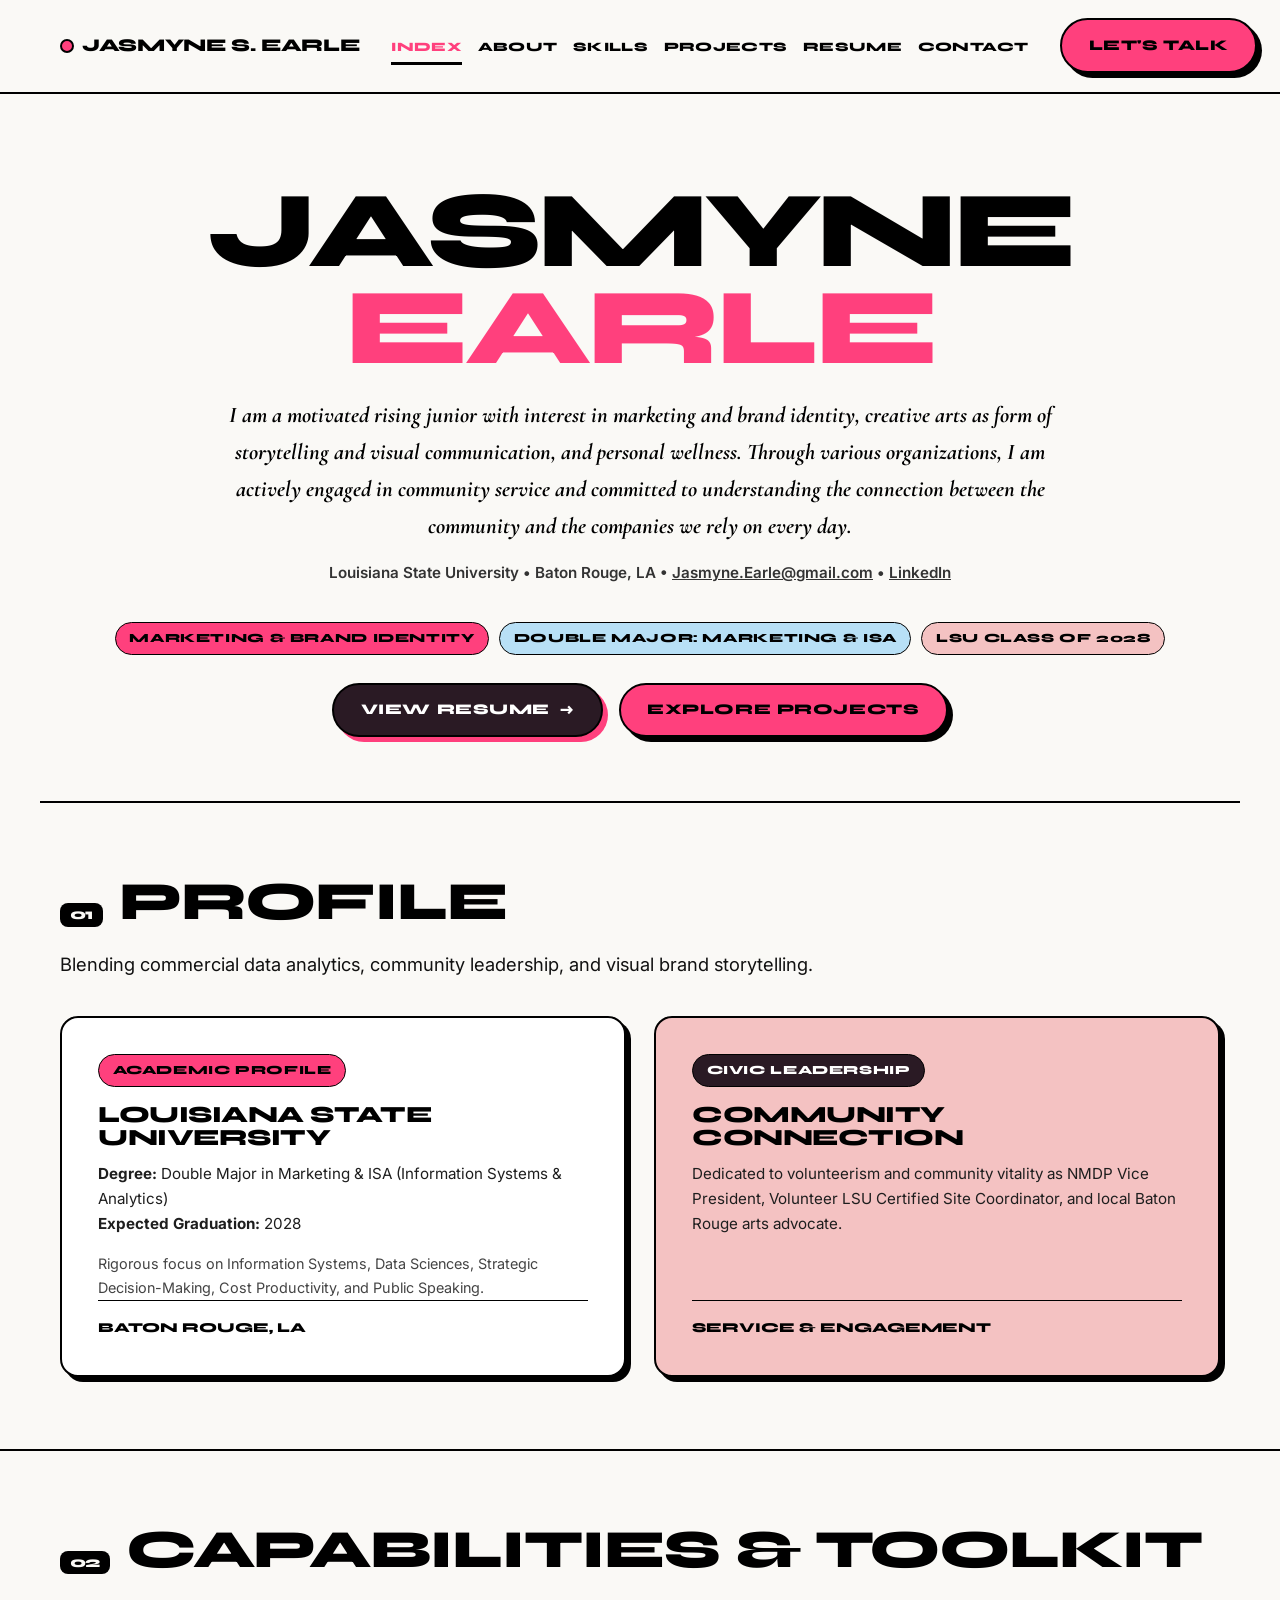
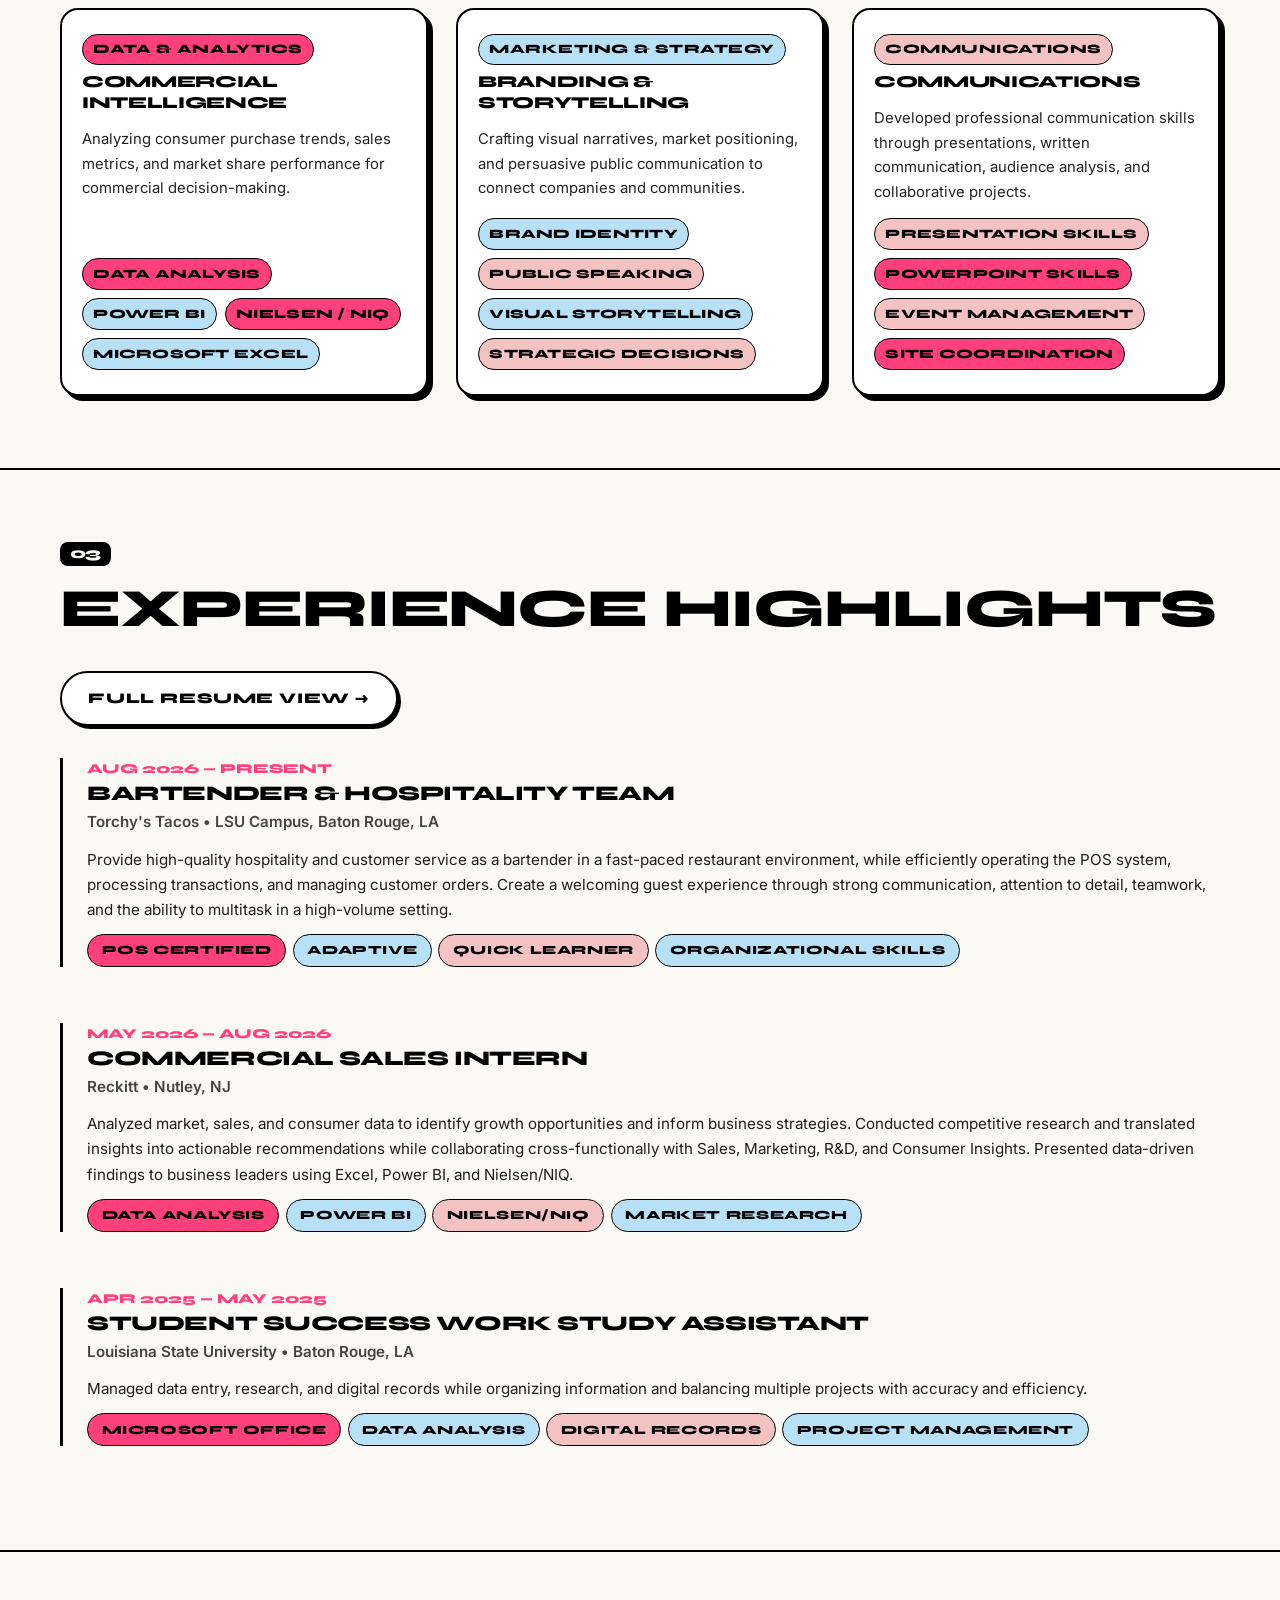
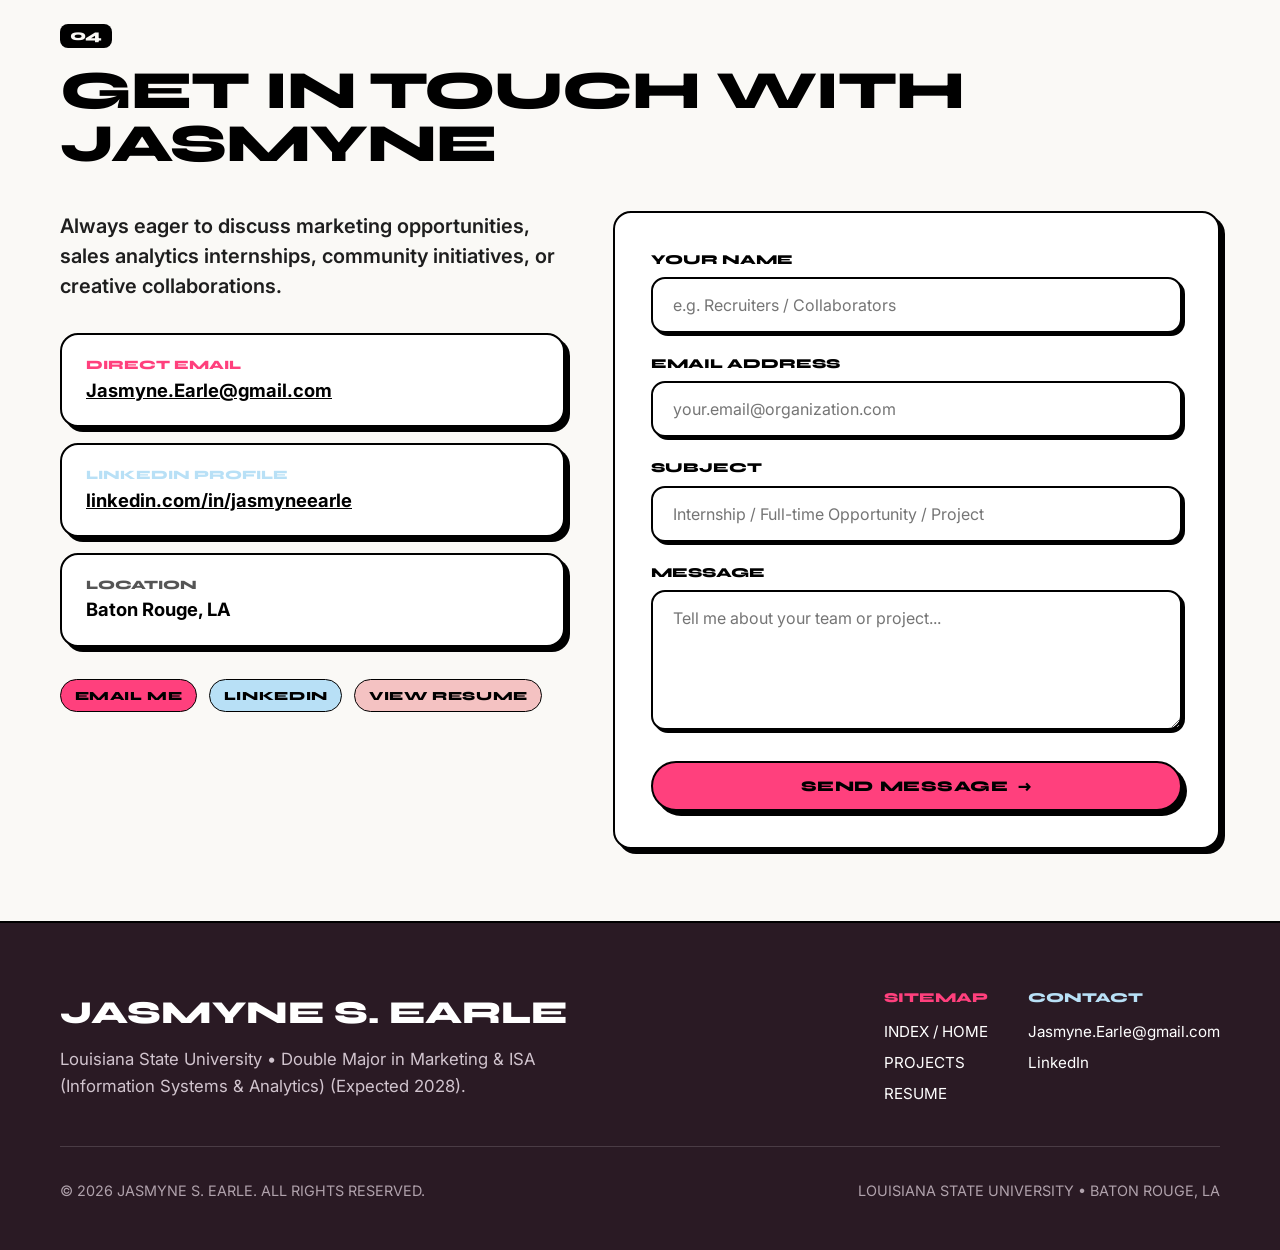
==== commit 93c58f18: "Add editorial website index.html" ====
--- a/index.html
+++ b/index.html
@@ -3,9 +3,9 @@
 <head>
   <meta charset="UTF-8">
   <meta name="viewport" content="width=device-width, initial-scale=1.0">
-  <meta name="description" content="Jasmyne S. Earle — Marketing &amp; Information Science Management at Louisiana State University. Brand identity, commercial sales analytics, creative storytelling, and community leadership.">
+  <meta name="description" content="Jasmyne S. Earle — Double Major in Marketing &amp; ISA (Information Systems &amp; Analytics) at Louisiana State University. Brand identity, commercial sales analytics, creative storytelling, and community leadership.">
   <meta name="author" content="Jasmyne S. Earle">
-  <title>JASMYNE S. EARLE | Marketing &amp; Information Science Management</title>
+  <title>JASMYNE S. EARLE | Double Major in Marketing &amp; ISA (Information Systems &amp; Analytics)</title>
 
   <!-- Google Fonts: Syne (800) & Inter -->
   <link rel="preconnect" href="https://fonts.googleapis.com">
@@ -70,14 +70,14 @@
             I am a motivated rising junior with interest in marketing and brand identity, creative arts as form of storytelling and visual communication, and personal wellness. Through various organizations, I am actively engaged in community service and committed to understanding the connection between the community and the companies we rely on every day.
           </p>
           <div class="hero-contact-row">
-            <span>Louisiana State University &bull; Baton Rouge, LA &bull; <a href="mailto:Jasmyne.Earle@gmail.com" style="text-decoration: underline;">Jasmyne.Earle@gmail.com</a></span>
+            <span>Louisiana State University &bull; Baton Rouge, LA &bull; <a href="mailto:Jasmyne.Earle@gmail.com" style="text-decoration: underline;">Jasmyne.Earle@gmail.com</a> &bull; <a href="https://www.linkedin.com/in/jasmyneearle" target="_blank" rel="noopener noreferrer" style="text-decoration: underline;">LinkedIn</a></span>
           </div>
         </div>
 
         <!-- Center-Aligned Pill Badge Container -->
         <div class="hero-pills-centered badge-pill-row" style="display: flex; flex-wrap: wrap; justify-content: center; gap: 10px; width: 100%; margin: 0 auto 1.75rem;">
           <span class="tag-pill pill-pink">MARKETING &amp; BRAND IDENTITY</span>
-          <span class="tag-pill pill-ice">INFORMATION SCIENCE MANAGEMENT</span>
+          <span class="tag-pill pill-ice">DOUBLE MAJOR: MARKETING &amp; ISA</span>
           <span class="tag-pill pill-dusty">LSU CLASS OF 2028</span>
         </div>
 
@@ -119,8 +119,7 @@
               <span class="tag-pill pill-pink" style="margin-bottom: 1rem;">ACADEMIC PROFILE</span>
               <h3 style="font-size: 1.45rem; margin-bottom: 0.75rem;">LOUISIANA STATE UNIVERSITY</h3>
               <p style="font-size: 0.95rem; margin-bottom: 1rem;">
-                <strong>Major:</strong> Marketing<br>
-                <strong>Minor:</strong> Information Science Management<br>
+                <strong>Degree:</strong> Double Major in Marketing &amp; ISA (Information Systems &amp; Analytics)<br>
                 <strong>Expected Graduation:</strong> 2028
               </p>
               <p style="font-size: 0.9rem; color: #444444;">
@@ -165,13 +164,15 @@
         <div style="display: grid; grid-template-columns: repeat(auto-fit, minmax(280px, 1fr)); gap: 1.75rem; margin-top: 2rem;">
           
           <!-- Skill Card 1: Data Analytics & Commercial Insights -->
-          <div class="card-white-editorial">
-            <span class="tag-pill pill-pink" style="margin-bottom: 1rem;">DATA &amp; ANALYTICS</span>
-            <h3 style="font-size: 1.45rem; margin-bottom: 0.75rem;">COMMERCIAL INTELLIGENCE</h3>
-            <p style="font-size: 0.95rem; margin-bottom: 1.5rem;">
+          <div class="card-white-editorial toolkit-card skill-card">
+            <div class="skill-card-header">
+              <span class="tag-pill pill-pink">DATA &amp; ANALYTICS</span>
+              <h3 class="skill-card-title">COMMERCIAL INTELLIGENCE</h3>
+            </div>
+            <p class="skill-card-desc">
               Analyzing consumer purchase trends, sales metrics, and market share performance for commercial decision-making.
             </p>
-            <div style="display: flex; flex-wrap: wrap; gap: 0.5rem;">
+            <div style="display: flex; flex-wrap: wrap; gap: 0.5rem; margin-top: auto;">
               <span class="tag-pill pill-pink">Data Analysis</span>
               <span class="tag-pill pill-ice">Power BI</span>
               <span class="tag-pill pill-pink">Nielsen / NIQ</span>
@@ -180,13 +181,15 @@
           </div>
 
           <!-- Skill Card 2: Marketing & Strategic Communication -->
-          <div class="card-white-editorial">
-            <span class="tag-pill pill-ice" style="margin-bottom: 1rem;">MARKETING &amp; STRATEGY</span>
-            <h3 style="font-size: 1.45rem; margin-bottom: 0.75rem;">BRANDING &amp; STORYTELLING</h3>
-            <p style="font-size: 0.95rem; margin-bottom: 1.5rem;">
+          <div class="card-white-editorial toolkit-card skill-card">
+            <div class="skill-card-header">
+              <span class="tag-pill pill-ice">MARKETING &amp; STRATEGY</span>
+              <h3 class="skill-card-title">BRANDING &amp; STORYTELLING</h3>
+            </div>
+            <p class="skill-card-desc">
               Crafting visual narratives, market positioning, and persuasive public communication to connect companies and communities.
             </p>
-            <div style="display: flex; flex-wrap: wrap; gap: 0.5rem;">
+            <div style="display: flex; flex-wrap: wrap; gap: 0.5rem; margin-top: auto;">
               <span class="tag-pill pill-ice">Brand Identity</span>
               <span class="tag-pill pill-dusty">Public Speaking</span>
               <span class="tag-pill pill-ice">Visual Storytelling</span>
@@ -195,13 +198,15 @@
           </div>
 
           <!-- Skill Card 3: Communications -->
-          <div class="card-white-editorial">
-            <span class="tag-pill pill-dusty" style="margin-bottom: 1rem;">COMMUNICATIONS</span>
-            <h3 style="font-size: 1.45rem; margin-bottom: 0.75rem;">COMMUNICATIONS</h3>
-            <p style="font-size: 0.95rem; margin-bottom: 1.5rem;">
+          <div class="card-white-editorial toolkit-card skill-card">
+            <div class="skill-card-header">
+              <span class="tag-pill pill-dusty">COMMUNICATIONS</span>
+              <h3 class="skill-card-title">COMMUNICATIONS</h3>
+            </div>
+            <p class="skill-card-desc">
               Developed professional communication skills through presentations, written communication, audience analysis, and collaborative projects.
             </p>
-            <div style="display: flex; flex-wrap: wrap; gap: 0.5rem;">
+            <div style="display: flex; flex-wrap: wrap; gap: 0.5rem; margin-top: auto;">
               <span class="tag-pill pill-dusty">Presentation Skills</span>
               <span class="tag-pill pill-pink">PowerPoint Skills</span>
               <span class="tag-pill pill-dusty">Event Management</span>
@@ -238,7 +243,7 @@
             <h3 class="resume-entry-title">BARTENDER &amp; HOSPITALITY TEAM</h3>
             <div class="resume-entry-org">Torchy's Tacos • LSU Campus, Baton Rouge, LA</div>
             <p style="font-size: 0.95rem; margin-bottom: 0.75rem;">
-              Manage high-volume beverage service, accurate POS transactions, and customer relationships in a fast-paced collegiate hospitality environment, maintaining strict quality, hygiene, and hospitality standards.
+              Provide high-quality hospitality and customer service as a bartender in a fast-paced restaurant environment, while efficiently operating the POS system, processing transactions, and managing customer orders. Create a welcoming guest experience through strong communication, attention to detail, teamwork, and the ability to multitask in a high-volume setting.
             </p>
             <div style="display: flex; gap: 0.4rem; flex-wrap: wrap;">
               <span class="tag-pill pill-pink">POS Certified</span>
@@ -254,7 +259,7 @@
             <h3 class="resume-entry-title">COMMERCIAL SALES INTERN</h3>
             <div class="resume-entry-org">Reckitt • Nutley, NJ</div>
             <p style="font-size: 0.95rem; margin-bottom: 0.75rem;">
-              Analyzed market, sales, and consumer purchase data utilizing Microsoft Excel, Power BI, and Nielsen/NIQ retail measurement databases. Conducted rigorous competitive market research and delivered comprehensive strategic presentations to commercial leadership.
+              Analyzed market, sales, and consumer data to identify growth opportunities and inform business strategies. Conducted competitive research and translated insights into actionable recommendations while collaborating cross-functionally with Sales, Marketing, R&D, and Consumer Insights. Presented data-driven findings to business leaders using Excel, Power BI, and Nielsen/NIQ.
             </p>
             <div style="display: flex; gap: 0.4rem; flex-wrap: wrap;">
               <span class="tag-pill pill-pink">Data Analysis</span>
@@ -270,7 +275,7 @@
             <h3 class="resume-entry-title">STUDENT SUCCESS WORK STUDY ASSISTANT</h3>
             <div class="resume-entry-org">Louisiana State University • Baton Rouge, LA</div>
             <p style="font-size: 0.95rem; margin-bottom: 0.75rem;">
-              Supported academic data administration, campus research data entry, digital student records, and front-desk engagement for LSU university success programs.
+              Managed data entry, research, and digital records while organizing information and balancing multiple projects with accuracy and efficiency.
             </p>
             <div style="display: flex; gap: 0.4rem; flex-wrap: wrap;">
               <span class="tag-pill pill-pink">Microsoft Office</span>
@@ -306,7 +311,12 @@
             <div style="display: flex; flex-direction: column; gap: 1rem; margin-bottom: 2rem;">
               <div class="card-white-editorial" style="padding: 1.25rem 1.5rem;">
                 <div style="font-family: var(--font-display); font-weight: 800; font-size: 0.8rem; color: var(--accent-pink);">DIRECT EMAIL</div>
-                <a href="mailto:Jasmyne.Earle@gmail.com" style="font-size: 1.15rem; font-weight: 700;">Jasmyne.Earle@gmail.com</a>
+                <a href="mailto:Jasmyne.Earle@gmail.com" style="font-size: 1.15rem; font-weight: 700; color: #000000; text-decoration: underline;">Jasmyne.Earle@gmail.com</a>
+              </div>
+
+              <div class="card-white-editorial" style="padding: 1.25rem 1.5rem;">
+                <div style="font-family: var(--font-display); font-weight: 800; font-size: 0.8rem; color: var(--accent-ice);">LINKEDIN PROFILE</div>
+                <a href="https://www.linkedin.com/in/jasmyneearle" target="_blank" rel="noopener noreferrer" style="font-size: 1.15rem; font-weight: 700; color: #000000; text-decoration: underline;">linkedin.com/in/jasmyneearle</a>
               </div>
 
               <div class="card-white-editorial" style="padding: 1.25rem 1.5rem;">
@@ -317,7 +327,7 @@
 
             <div style="display: flex; gap: 0.75rem; flex-wrap: wrap;">
               <a href="mailto:Jasmyne.Earle@gmail.com" class="tag-pill pill-pink">EMAIL ME</a>
-              <a href="https://www.linkedin.com/in/jasmyne-earle/" target="_blank" rel="noopener noreferrer" class="tag-pill pill-ice">LINKEDIN</a>
+              <a href="https://www.linkedin.com/in/jasmyneearle" target="_blank" rel="noopener noreferrer" class="tag-pill pill-ice">LINKEDIN</a>
               <a href="resume.html" class="tag-pill pill-dusty">VIEW RESUME</a>
             </div>
           </div>
@@ -371,7 +381,7 @@
             JASMYNE S. EARLE
           </div>
           <p style="color: #D1C4CE; max-width: 480px;">
-            Louisiana State University • Marketing Major &amp; Information Science Management Minor (Expected 2028).
+            Louisiana State University • Double Major in Marketing &amp; ISA (Information Systems &amp; Analytics) (Expected 2028).
           </p>
         </div>
 
@@ -388,7 +398,7 @@
             <div style="font-family: var(--font-display); font-weight: 800; font-size: 0.85rem; color: var(--accent-ice); margin-bottom: 0.75rem;">CONTACT</div>
             <ul style="display: flex; flex-direction: column; gap: 0.4rem; font-size: 0.95rem;">
               <li><a href="mailto:Jasmyne.Earle@gmail.com" style="color: #FFFFFF;">Jasmyne.Earle@gmail.com</a></li>
-              <li><a href="https://www.linkedin.com/in/jasmyne-earle/" target="_blank" rel="noopener noreferrer" style="color: #FFFFFF;">LinkedIn</a></li>
+              <li><a href="https://www.linkedin.com/in/jasmyneearle" target="_blank" rel="noopener noreferrer" style="color: #FFFFFF;">LinkedIn</a></li>
             </ul>
           </div>
         </div>
--- a/styles.css
+++ b/styles.css
@@ -1,6 +1,6 @@
 /* ==========================================================================
    SHARED STYLESHEET - ULTRA-BOLD EDITORIAL AESTHETIC
-   Client: Jasmyne S. Earle | Marketing & Information Science Management
+   Client: Jasmyne S. Earle | Double Major in Marketing & ISA (Information Systems & Analytics)
    Typography: 'Syne' (800 Extra Bold) & 'Inter' (Sans-Serif)
    ========================================================================== */
 
@@ -402,6 +402,19 @@
   box-shadow: 5px 5px 0px #000000;
 }
 
+/* Ice Blue Button */
+.btn-ice {
+  background-color: var(--accent-ice);
+  color: #000000;
+  box-shadow: var(--shadow-editorial);
+}
+
+.btn-ice:hover {
+  background-color: #FFFFFF;
+  transform: translate(-2px, -2px);
+  box-shadow: 7px 7px 0px #000000;
+}
+
 /* Pill Tags */
 .tag-pill {
   display: inline-flex;
@@ -546,6 +559,81 @@
   padding: 2.25rem;
 }
 
+/* ============================================================
+   TOOLKIT & SKILL CARDS — Overflow-safe, wrap-friendly layout
+   ============================================================ */
+.toolkit-card,
+.skill-card {
+  overflow: hidden;           /* clips card content to border-radius */
+  padding: 1.5rem 1.25rem;
+  position: relative;
+  display: flex;
+  flex-direction: column;
+  gap: 0.85rem;
+}
+
+.toolkit-card .skill-card-header,
+.skill-card .skill-card-header,
+.toolkit-card .card-header,
+.skill-card .card-header {
+  margin: 0;
+  padding: 0;
+  display: flex;
+  flex-direction: column;
+  align-items: flex-start;
+  gap: 0.45rem;
+}
+
+/* Category pill at top of skill card — wraps if needed, never clips */
+.toolkit-card .skill-card-header .tag-pill,
+.skill-card .skill-card-header .tag-pill {
+  width: fit-content;
+  max-width: 100%;
+  white-space: nowrap;
+  font-size: clamp(0.62rem, 1vw, 0.8rem);
+  padding: 0.25rem 0.65rem;
+  letter-spacing: 0.04em;
+  margin: 0;
+}
+
+/* Card h3 titles — allow wrapping, no ellipsis truncation */
+.toolkit-card h3,
+.skill-card h3,
+.skill-card-title {
+  margin: 0;
+  white-space: normal;        /* wrap instead of truncate */
+  overflow: visible;
+  text-overflow: unset;
+  font-size: clamp(0.88rem, 1.3vw, 1.1rem);
+  letter-spacing: -0.02em;
+  line-height: 1.25;
+  word-break: break-word;
+}
+
+.skill-card-desc {
+  margin: 0;
+  font-size: 0.93rem;
+  line-height: 1.65;
+  color: #222222;
+}
+
+.skill-pill-container {
+  margin-top: auto;
+  display: flex;
+  flex-wrap: wrap;
+  gap: 0.45rem 0.5rem;
+}
+
+/* Bottom skill tag pills — wrap freely, never overflow */
+.toolkit-card .tag-pill,
+.skill-card .tag-pill {
+  width: fit-content;
+  white-space: nowrap;
+  font-size: clamp(0.68rem, 1vw, 0.82rem);
+  letter-spacing: 0.02em;
+  padding: 0.3rem 0.65rem;
+}
+
 /* --- 10. MULTI-COLUMN PHOTO GRID (INDEX.HTML) --- */
 .photo-grid-editorial {
   display: grid;
@@ -633,6 +721,7 @@
   overflow: hidden;
   display: flex;
   flex-direction: column;
+  gap: 0.75rem;
   transition: transform var(--transition-fast);
 }
 
@@ -642,14 +731,94 @@
 }
 
 .project-card-header {
-  padding: 1.5rem 1.75rem 0.5rem;
+  padding: 1.5rem 1.75rem 0;
+  display: flex;
+  flex-direction: column;
+  gap: 0.5rem;
+}
+
+/* Card header inner wrapper: stack pill → org → title vertically */
+.project-card-header > div:first-child,
+.project-card-header-top {
+  display: flex;
+  flex-direction: column;
+  align-items: flex-start;
+  gap: 0.3rem;
+  margin-bottom: 0.35rem;
+  width: 100%;
+}
+
+/* Org / company subtitle — sits below pill, above h3. Identical across all cards. */
+.card-org-label {
+  font-family: var(--font-display);
+  font-weight: 800;
+  font-size: 0.78rem;
+  text-transform: uppercase;
+  letter-spacing: 0.06em;
+  color: #777777;
+  margin: 0;
+  line-height: 1;
+}
+
+.project-card-header .tag-pill,
+.project-detail-card .tag-pill,
+.card-category-badge {
+  width: fit-content;
+  max-width: none;
+  white-space: nowrap;
+  font-size: clamp(0.65rem, 1vw, 0.82rem);
+  padding: 0.28rem 0.65rem;
+  letter-spacing: 0.03em;
+  box-sizing: border-box;
+}
+
+.project-card-header span:last-child {
+  font-size: clamp(0.7rem, 0.9vw, 0.85rem);
+  white-space: nowrap;
+  flex-shrink: 0;
+}
+
+.project-card-header h3 {
+  margin-top: 0.25rem;
+  margin-bottom: 0;
+  white-space: normal;        /* allow wrapping — no ellipsis */
+  overflow: visible;
+  text-overflow: unset;
+  font-size: clamp(0.88rem, 1.3vw, 1.1rem);
+  letter-spacing: -0.02em;
+  line-height: 1.3;
+  word-break: break-word;
 }
 
 .project-card-body {
   padding: 0 1.75rem 1.75rem;
   display: flex;
   flex-direction: column;
+  gap: 0.75rem;
   flex-grow: 1;
+}
+
+.project-card-body p {
+  margin: 0;
+  font-size: 0.95rem;
+  line-height: 1.6;
+}
+
+.project-card-tags {
+  display: flex;
+  flex-wrap: wrap;
+  gap: 0.4rem;
+  margin-top: auto;
+}
+
+.project-card-footer {
+  padding-top: 1rem;
+  border-top: 1px solid #000000;
+  display: flex;
+  justify-content: space-between;
+  align-items: center;
+  flex-wrap: wrap;
+  gap: 0.5rem;
 }
 
 /* --- 13. CONTACT SECTION & FORMS --- */
